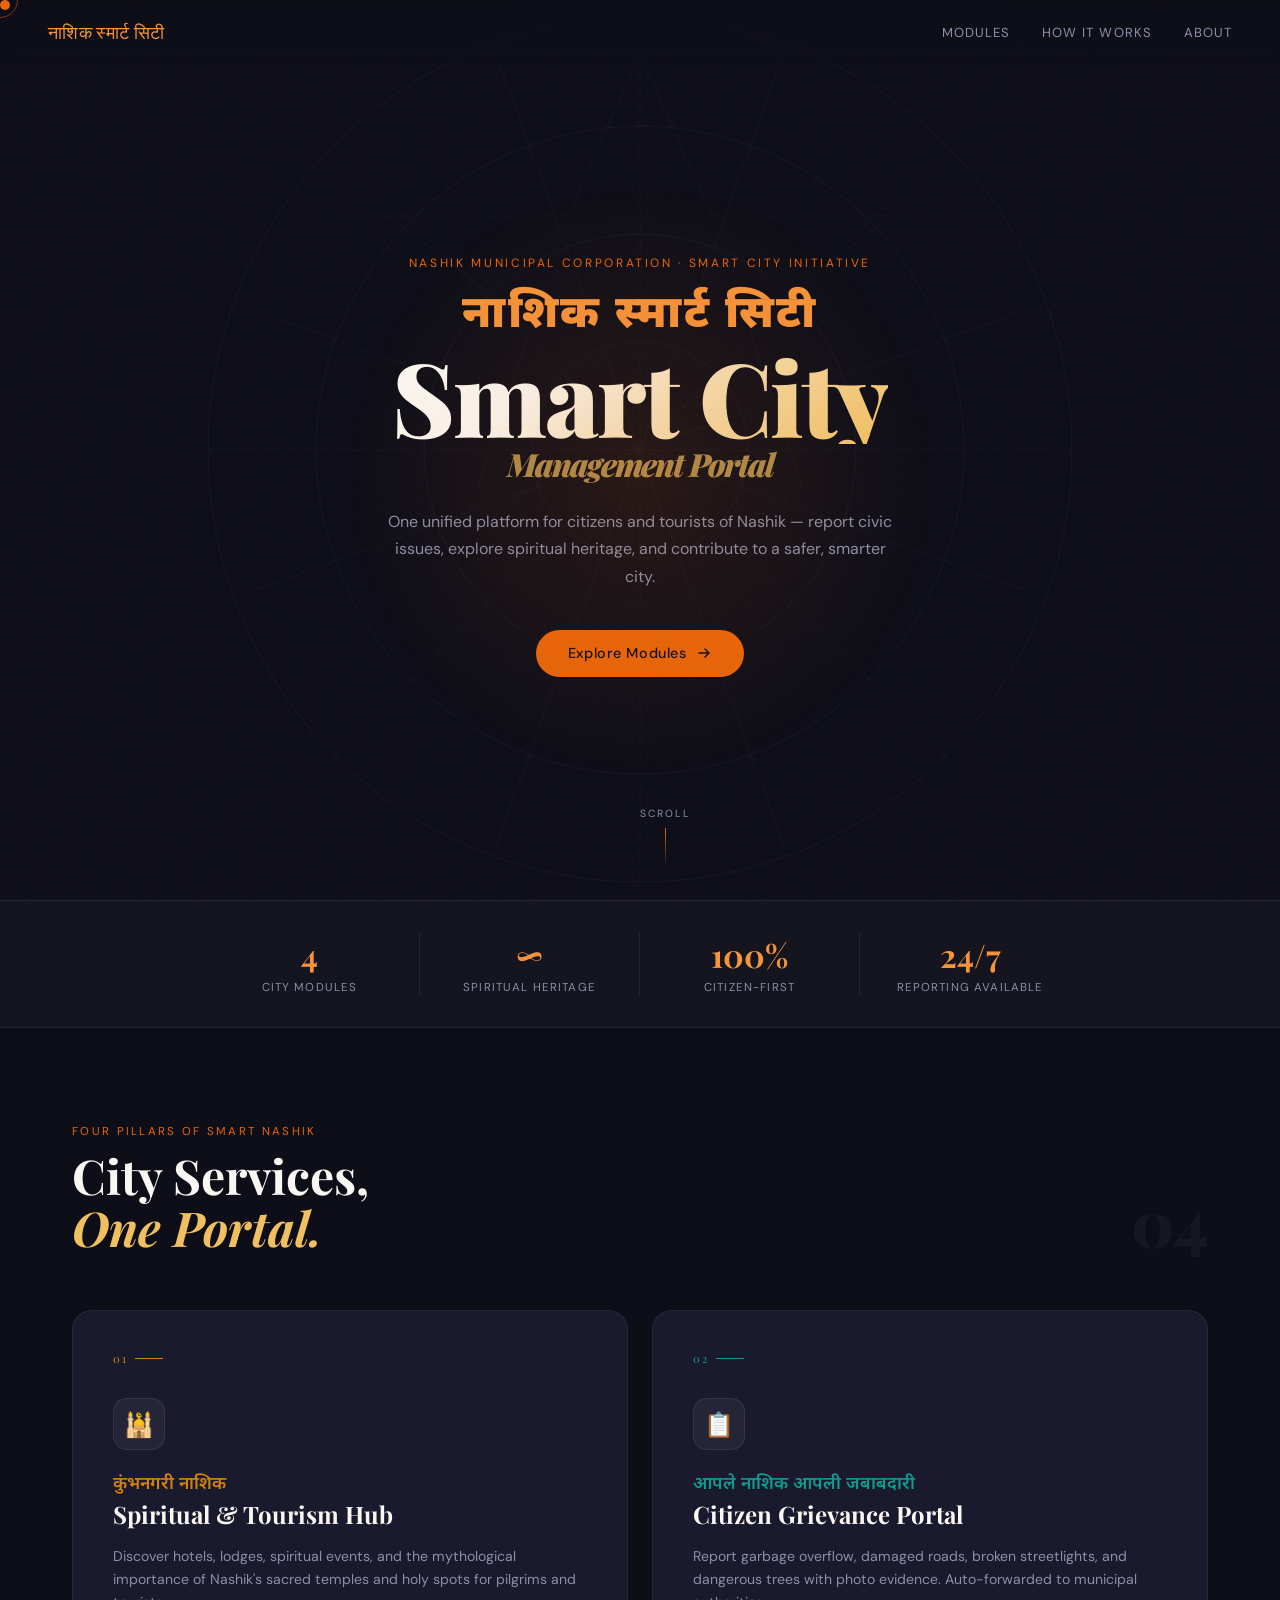
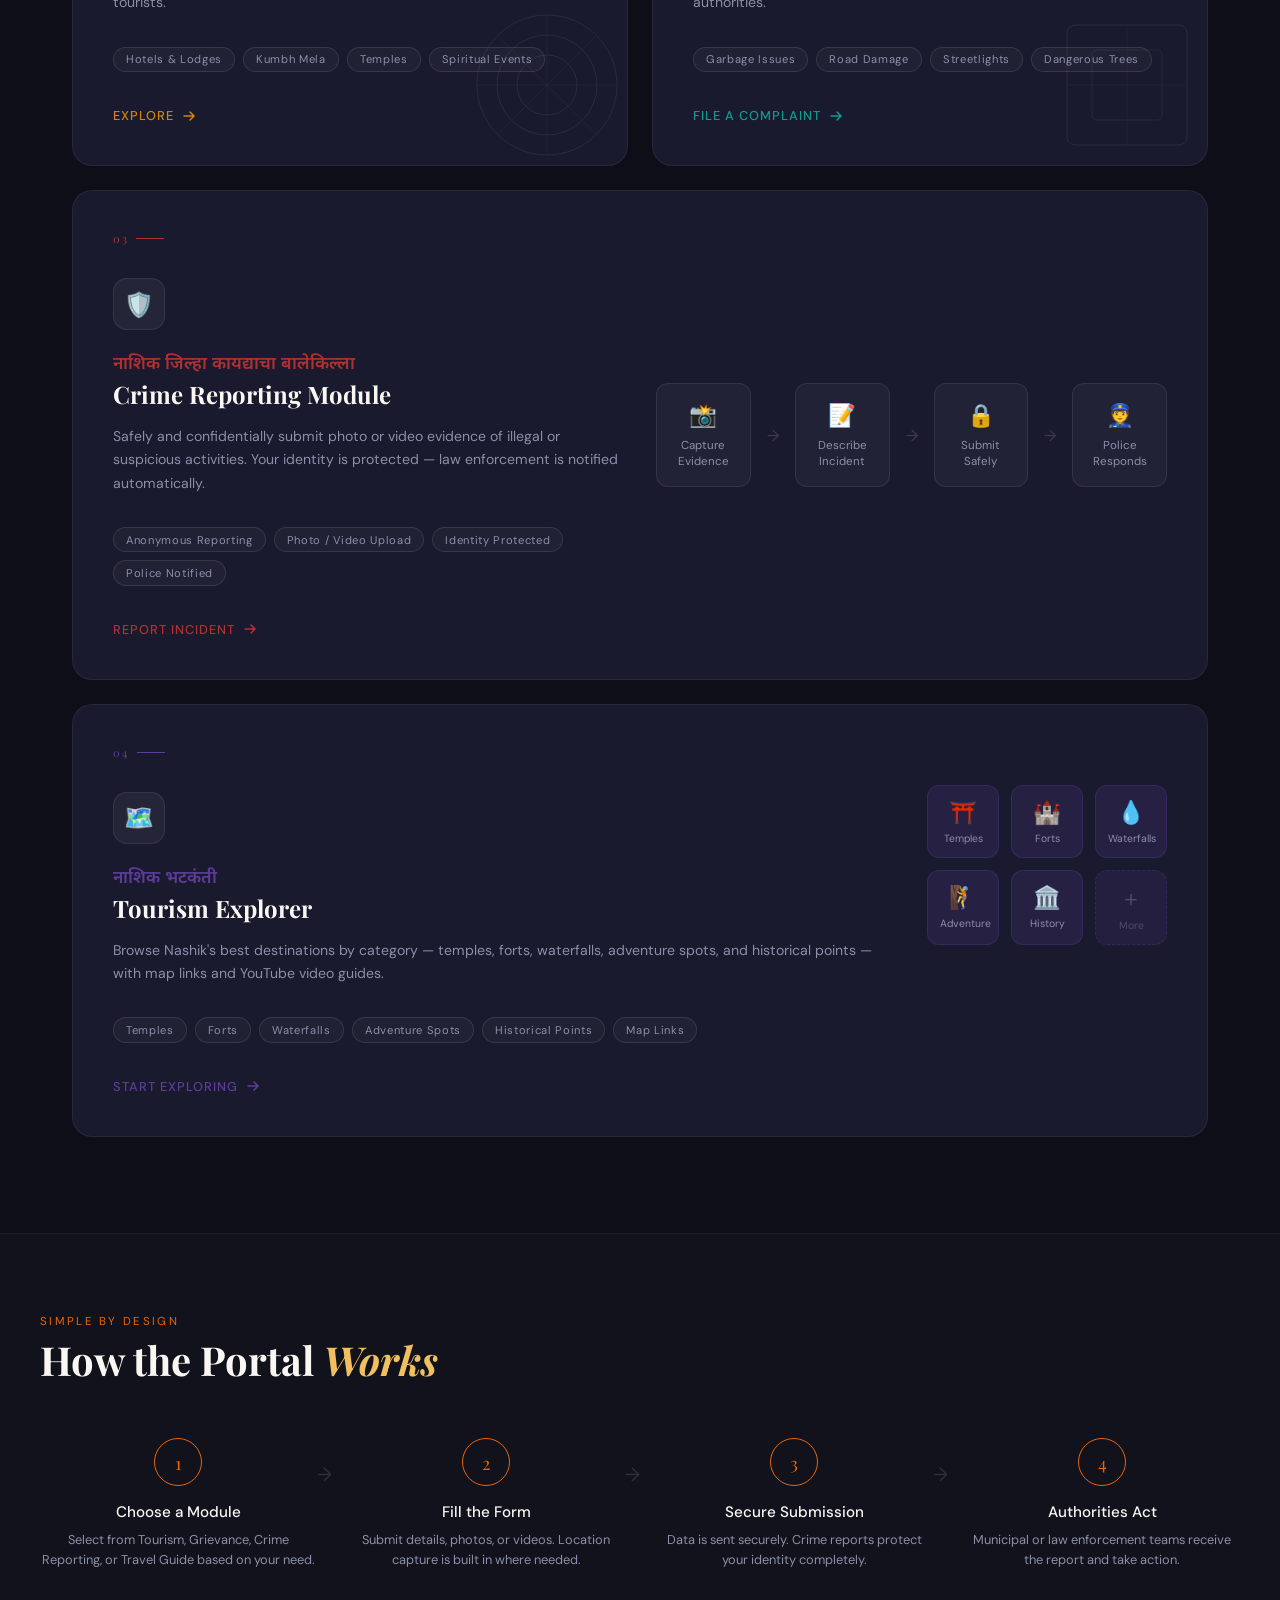
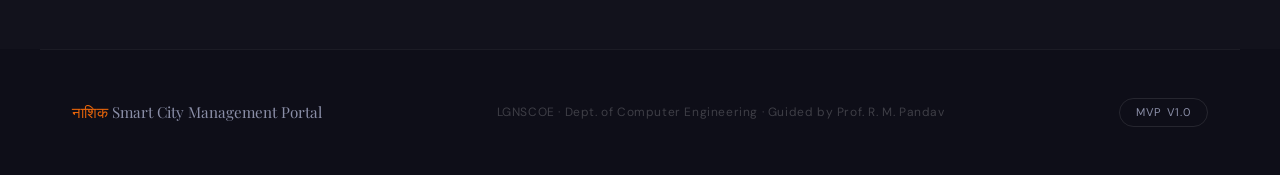
==== frontend/index.html @ c1129d77 "🏙️ Initial commit — Smart City Nashik Management Portal - Homepage with 4 module cards - Citizen Gri" ====
<!DOCTYPE html>
<html lang="en">
<head>
  <meta charset="UTF-8" />
  <meta name="viewport" content="width=device-width, initial-scale=1.0"/>
  <title>Smart City Nashik — नाशिक स्मार्ट सिटी</title>
  <link rel="preconnect" href="https://fonts.googleapis.com">
  <link href="https://fonts.googleapis.com/css2?family=Playfair+Display:ital,wght@0,700;0,900;1,700&family=DM+Sans:wght@300;400;500&family=Noto+Sans+Devanagari:wght@400;600;700&display=swap" rel="stylesheet">
  <style>
    :root {
      --saffron:    #E8650A;
      --saffron-lt: #F5943A;
      --gold:       #C9922A;
      --gold-lt:    #F0C060;
      --night:      #0E0E18;
      --ink:        #1A1A2E;
      --surface:    #16213E;
      --muted:      #8B8FA8;
      --white:      #FAF7F2;
      --cream:      #F5EFE4;

      --teal:       #0F9B8E;
      --red:        #B33030;
      --violet:     #5C3D99;
      --amber:      #D4820A;
    }

    *, *::before, *::after { box-sizing: border-box; margin: 0; padding: 0; }

    html { scroll-behavior: smooth; }

    body {
      font-family: 'DM Sans', sans-serif;
      background: var(--night);
      color: var(--white);
      overflow-x: hidden;
      cursor: none;
    }

    /* ── Custom Cursor ── */
    .cursor {
      width: 10px; height: 10px;
      background: var(--saffron);
      border-radius: 50%;
      position: fixed; top: 0; left: 0;
      pointer-events: none; z-index: 9999;
      transition: transform 0.15s ease;
    }
    .cursor-ring {
      width: 36px; height: 36px;
      border: 1.5px solid rgba(232,101,10,0.5);
      border-radius: 50%;
      position: fixed; top: 0; left: 0;
      pointer-events: none; z-index: 9998;
      transition: transform 0.08s ease, width 0.2s, height 0.2s, border-color 0.2s;
    }

    /* ── Noise Texture Overlay ── */
    body::before {
      content: '';
      position: fixed; inset: 0;
      background-image: url("data:image/svg+xml,%3Csvg viewBox='0 0 256 256' xmlns='http://www.w3.org/2000/svg'%3E%3Cfilter id='noise'%3E%3CfeTurbulence type='fractalNoise' baseFrequency='0.9' numOctaves='4' stitchTiles='stitch'/%3E%3C/filter%3E%3Crect width='100%25' height='100%25' filter='url(%23noise)' opacity='0.04'/%3E%3C/svg%3E");
      pointer-events: none; z-index: 1;
      opacity: 0.4;
    }

    /* ── Hero ── */
    .hero {
      min-height: 100vh;
      position: relative;
      display: flex; flex-direction: column;
      align-items: center; justify-content: center;
      padding: 6rem 2rem 4rem;
      overflow: hidden;
    }

    /* Mandala background */
    .mandala-bg {
      position: absolute;
      top: 50%; left: 50%;
      transform: translate(-50%, -50%);
      width: 900px; height: 900px;
      opacity: 0.04;
      animation: spin 80s linear infinite;
      pointer-events: none;
    }
    @keyframes spin { to { transform: translate(-50%,-50%) rotate(360deg); } }

    /* Radial glow */
    .hero::after {
      content: '';
      position: absolute;
      top: 20%; left: 50%;
      transform: translateX(-50%);
      width: 600px; height: 600px;
      background: radial-gradient(circle, rgba(232,101,10,0.12) 0%, transparent 70%);
      pointer-events: none;
    }

    .nav {
      position: fixed; top: 0; left: 0; right: 0;
      z-index: 100;
      padding: 1.25rem 3rem;
      display: flex; align-items: center; justify-content: space-between;
      background: linear-gradient(to bottom, rgba(14,14,24,0.95), transparent);
      backdrop-filter: blur(4px);
    }
    .nav-logo {
      font-family: 'Playfair Display', serif;
      font-size: 1.1rem;
      color: var(--saffron-lt);
      letter-spacing: 0.02em;
      text-decoration: none;
    }
    .nav-links { display: flex; gap: 2rem; }
    .nav-links a {
      font-size: 0.82rem;
      letter-spacing: 0.08em;
      text-transform: uppercase;
      color: var(--muted);
      text-decoration: none;
      transition: color 0.2s;
    }
    .nav-links a:hover { color: var(--white); }

    .hero-eyebrow {
      font-size: 0.75rem;
      letter-spacing: 0.22em;
      text-transform: uppercase;
      color: var(--saffron);
      margin-bottom: 1.5rem;
      opacity: 0;
      animation: fadeUp 0.8s 0.2s forwards;
    }

    .hero-title {
      font-family: 'Playfair Display', serif;
      font-size: clamp(3rem, 8vw, 7rem);
      font-weight: 900;
      line-height: 0.95;
      text-align: center;
      letter-spacing: -0.02em;
      opacity: 0;
      animation: fadeUp 0.9s 0.35s forwards;
    }
    .hero-title .line-deva {
      display: block;
      font-family: 'Noto Sans Devanagari', serif;
      font-size: clamp(1.4rem, 3.5vw, 2.8rem);
      color: var(--saffron-lt);
      letter-spacing: 0.05em;
      margin-bottom: 0.2em;
    }
    .hero-title .line-en {
      display: block;
      background: linear-gradient(135deg, var(--white) 30%, var(--gold-lt));
      -webkit-background-clip: text;
      -webkit-text-fill-color: transparent;
      background-clip: text;
    }
    .hero-title .line-sub {
      display: block;
      font-size: clamp(1.2rem, 2.5vw, 2rem);
      font-style: italic;
      color: var(--gold-lt);
      opacity: 0.7;
      margin-top: 0.15em;
    }

    .hero-desc {
      max-width: 520px;
      text-align: center;
      color: var(--muted);
      font-size: 1rem;
      line-height: 1.7;
      margin-top: 1.8rem;
      opacity: 0;
      animation: fadeUp 0.9s 0.5s forwards;
    }

    .hero-cta {
      margin-top: 2.5rem;
      opacity: 0;
      animation: fadeUp 0.9s 0.65s forwards;
    }
    .btn-primary {
      display: inline-flex; align-items: center; gap: 0.6rem;
      background: var(--saffron);
      color: var(--night);
      font-weight: 500;
      font-size: 0.9rem;
      letter-spacing: 0.04em;
      padding: 0.9rem 2rem;
      border-radius: 3rem;
      text-decoration: none;
      transition: background 0.2s, transform 0.2s, box-shadow 0.2s;
      box-shadow: 0 0 0 0 rgba(232,101,10,0.4);
    }
    .btn-primary:hover {
      background: var(--saffron-lt);
      transform: translateY(-2px);
      box-shadow: 0 8px 30px rgba(232,101,10,0.35);
    }
    .btn-primary svg { transition: transform 0.2s; }
    .btn-primary:hover svg { transform: translateX(3px); }

    .hero-scroll {
      position: absolute;
      bottom: 2rem; left: 50%;
      transform: translateX(-50%);
      display: flex; flex-direction: column; align-items: center; gap: 0.5rem;
      opacity: 0;
      animation: fadeUp 0.9s 1s forwards;
    }
    .hero-scroll span {
      font-size: 0.65rem; letter-spacing: 0.2em; text-transform: uppercase;
      color: var(--muted);
    }
    .scroll-line {
      width: 1px; height: 40px;
      background: linear-gradient(to bottom, var(--saffron), transparent);
      animation: scrollPulse 2s ease-in-out infinite;
    }
    @keyframes scrollPulse {
      0%, 100% { opacity: 0.3; transform: scaleY(1); }
      50% { opacity: 1; transform: scaleY(1.2); }
    }

    /* ── Stats Bar ── */
    .stats-bar {
      position: relative; z-index: 2;
      display: flex; justify-content: center;
      gap: 0;
      background: rgba(255,255,255,0.03);
      border-top: 1px solid rgba(255,255,255,0.07);
      border-bottom: 1px solid rgba(255,255,255,0.07);
      padding: 2rem 0;
      overflow: hidden;
    }
    .stat-item {
      flex: 1; max-width: 220px;
      text-align: center;
      padding: 0 2rem;
      border-right: 1px solid rgba(255,255,255,0.07);
      opacity: 0;
      animation: fadeUp 0.8s forwards;
    }
    .stat-item:last-child { border-right: none; }
    .stat-item:nth-child(1) { animation-delay: 0.1s; }
    .stat-item:nth-child(2) { animation-delay: 0.2s; }
    .stat-item:nth-child(3) { animation-delay: 0.3s; }
    .stat-item:nth-child(4) { animation-delay: 0.4s; }
    .stat-num {
      font-family: 'Playfair Display', serif;
      font-size: 2rem; font-weight: 700;
      color: var(--saffron-lt);
    }
    .stat-label {
      font-size: 0.72rem;
      letter-spacing: 0.1em;
      text-transform: uppercase;
      color: var(--muted);
      margin-top: 0.25rem;
    }

    /* ── Modules Section ── */
    .modules-section {
      position: relative; z-index: 2;
      padding: 6rem 2rem;
      max-width: 1200px;
      margin: 0 auto;
    }

    .section-header {
      display: flex; align-items: flex-end;
      justify-content: space-between;
      margin-bottom: 3.5rem;
      gap: 2rem;
    }
    .section-eyebrow {
      font-size: 0.72rem;
      letter-spacing: 0.2em;
      text-transform: uppercase;
      color: var(--saffron);
      margin-bottom: 0.6rem;
    }
    .section-title {
      font-family: 'Playfair Display', serif;
      font-size: clamp(2rem, 4vw, 3rem);
      font-weight: 700;
      line-height: 1.1;
      color: var(--white);
    }
    .section-title em {
      font-style: italic;
      color: var(--gold-lt);
    }
    .section-count {
      font-size: 4rem;
      font-family: 'Playfair Display', serif;
      color: rgba(255,255,255,0.04);
      font-weight: 900;
      line-height: 1;
      white-space: nowrap;
    }

    /* ── Module Cards ── */
    .modules-grid {
      display: grid;
      grid-template-columns: repeat(2, 1fr);
      gap: 1.5rem;
    }

    .module-card {
      position: relative;
      border-radius: 20px;
      padding: 2.5rem;
      overflow: hidden;
      cursor: none;
      text-decoration: none;
      display: block;
      border: 1px solid rgba(255,255,255,0.06);
      background: var(--ink);
      transition: transform 0.35s cubic-bezier(0.23, 1, 0.32, 1),
                  box-shadow 0.35s ease,
                  border-color 0.3s;
      opacity: 0;
      animation: fadeUp 0.7s forwards;
    }
    .module-card:nth-child(1) { animation-delay: 0.1s; }
    .module-card:nth-child(2) { animation-delay: 0.2s; }
    .module-card:nth-child(3) { animation-delay: 0.3s; }
    .module-card:nth-child(4) { animation-delay: 0.4s; }

    .module-card:hover {
      transform: translateY(-8px);
      border-color: rgba(255,255,255,0.12);
    }

    /* Each card gets its own accent color */
    .module-card.c-saffron { --accent: var(--amber); --accent-glow: rgba(212,130,10,0.15); }
    .module-card.c-teal    { --accent: var(--teal);  --accent-glow: rgba(15,155,142,0.15); }
    .module-card.c-red     { --accent: var(--red);   --accent-glow: rgba(179,48,48,0.15);  }
    .module-card.c-violet  { --accent: var(--violet);--accent-glow: rgba(92,61,153,0.15);  }

    .module-card:hover { box-shadow: 0 20px 60px var(--accent-glow, rgba(0,0,0,0.3)); }

    /* Glow circle bg */
    .card-glow {
      position: absolute;
      top: -60px; right: -60px;
      width: 280px; height: 280px;
      border-radius: 50%;
      background: var(--accent-glow, transparent);
      filter: blur(40px);
      transition: opacity 0.3s;
      opacity: 0;
      pointer-events: none;
    }
    .module-card:hover .card-glow { opacity: 1; }

    /* Corner pattern */
    .card-pattern {
      position: absolute;
      bottom: 0; right: 0;
      width: 160px; height: 160px;
      opacity: 0.07;
      pointer-events: none;
    }

    .card-number {
      font-family: 'Playfair Display', serif;
      font-size: 0.7rem;
      letter-spacing: 0.15em;
      color: var(--accent);
      margin-bottom: 2rem;
      display: flex; align-items: center; gap: 0.5rem;
    }
    .card-number::after {
      content: '';
      display: block;
      width: 28px; height: 1px;
      background: var(--accent);
    }

    .card-icon {
      width: 52px; height: 52px;
      border-radius: 14px;
      background: rgba(255,255,255,0.05);
      border: 1px solid rgba(255,255,255,0.08);
      display: flex; align-items: center; justify-content: center;
      font-size: 1.5rem;
      margin-bottom: 1.5rem;
      transition: background 0.3s, border-color 0.3s;
    }
    .module-card:hover .card-icon {
      background: rgba(255,255,255,0.09);
      border-color: rgba(255,255,255,0.14);
    }

    .card-title-deva {
      font-family: 'Noto Sans Devanagari', sans-serif;
      font-size: 1.1rem;
      font-weight: 600;
      color: var(--accent);
      margin-bottom: 0.2rem;
      line-height: 1.3;
    }
    .card-title-en {
      font-family: 'Playfair Display', serif;
      font-size: 1.5rem;
      font-weight: 700;
      color: var(--white);
      margin-bottom: 1rem;
      line-height: 1.2;
    }

    .card-desc {
      font-size: 0.88rem;
      line-height: 1.65;
      color: var(--muted);
      margin-bottom: 2rem;
    }

    .card-tags {
      display: flex; flex-wrap: wrap; gap: 0.5rem;
      margin-bottom: 2rem;
    }
    .tag {
      font-size: 0.7rem;
      letter-spacing: 0.06em;
      padding: 0.3rem 0.75rem;
      border-radius: 2rem;
      border: 1px solid rgba(255,255,255,0.1);
      color: var(--muted);
      background: rgba(255,255,255,0.03);
    }

    .card-arrow {
      display: inline-flex; align-items: center; gap: 0.5rem;
      font-size: 0.8rem;
      letter-spacing: 0.08em;
      text-transform: uppercase;
      color: var(--accent);
      font-weight: 500;
      transition: gap 0.2s;
    }
    .module-card:hover .card-arrow { gap: 0.85rem; }

    /* ── Full-width feature card (for Crime Reporting — most impactful) ── */
    .module-card.card-wide {
      grid-column: span 2;
      display: grid;
      grid-template-columns: 1fr 1fr;
      gap: 2rem;
      align-items: center;
    }
    .card-wide .card-content { }
    .card-wide .card-visual {
      display: flex; align-items: center; justify-content: center;
      height: 200px;
    }

    /* Animated process steps inside wide card */
    .process-steps {
      display: flex; gap: 1rem; align-items: center;
    }
    .step {
      flex: 1;
      background: rgba(255,255,255,0.04);
      border: 1px solid rgba(255,255,255,0.08);
      border-radius: 12px;
      padding: 1rem;
      text-align: center;
      font-size: 0.72rem;
      color: var(--muted);
      line-height: 1.4;
      position: relative;
    }
    .step-icon { font-size: 1.4rem; margin-bottom: 0.4rem; display: block; }
    .step-arrow {
      color: rgba(255,255,255,0.15);
      font-size: 1rem;
    }

    /* ── How it works ── */
    .how-section {
      position: relative; z-index: 2;
      padding: 5rem 2rem;
      background: rgba(255,255,255,0.02);
      border-top: 1px solid rgba(255,255,255,0.05);
    }
    .how-inner {
      max-width: 1200px;
      margin: 0 auto;
    }
    .how-steps {
      display: grid;
      grid-template-columns: repeat(4, 1fr);
      gap: 2rem;
      margin-top: 3.5rem;
    }
    .how-step {
      text-align: center;
      position: relative;
    }
    .how-step::after {
      content: '→';
      position: absolute;
      right: -1rem; top: 1.5rem;
      color: rgba(255,255,255,0.12);
      font-size: 1.2rem;
    }
    .how-step:last-child::after { display: none; }
    .how-num {
      width: 48px; height: 48px;
      border-radius: 50%;
      border: 1px solid var(--saffron);
      color: var(--saffron);
      font-family: 'Playfair Display', serif;
      font-size: 1.1rem;
      display: flex; align-items: center; justify-content: center;
      margin: 0 auto 1rem;
    }
    .how-step h4 {
      font-size: 0.95rem;
      font-weight: 500;
      margin-bottom: 0.5rem;
      color: var(--white);
    }
    .how-step p {
      font-size: 0.8rem;
      color: var(--muted);
      line-height: 1.5;
    }

    /* ── Footer ── */
    footer {
      position: relative; z-index: 2;
      padding: 3rem 2rem;
      border-top: 1px solid rgba(255,255,255,0.06);
      display: flex; align-items: center; justify-content: space-between;
      max-width: 1200px; margin: 0 auto;
      flex-wrap: wrap; gap: 1rem;
    }
    .footer-brand {
      font-family: 'Playfair Display', serif;
      font-size: 0.95rem;
      color: var(--muted);
    }
    .footer-brand span { color: var(--saffron); }
    .footer-meta {
      font-size: 0.75rem;
      color: rgba(255,255,255,0.2);
      letter-spacing: 0.05em;
    }
    .footer-badge {
      font-size: 0.7rem;
      letter-spacing: 0.1em;
      text-transform: uppercase;
      color: var(--muted);
      border: 1px solid rgba(255,255,255,0.1);
      padding: 0.4rem 1rem;
      border-radius: 2rem;
    }

    /* ── Animations ── */
    @keyframes fadeUp {
      from { opacity: 0; transform: translateY(24px); }
      to   { opacity: 1; transform: translateY(0); }
    }

    /* ── Scrollbar ── */
    ::-webkit-scrollbar { width: 4px; }
    ::-webkit-scrollbar-track { background: var(--night); }
    ::-webkit-scrollbar-thumb { background: var(--saffron); border-radius: 2px; }

    /* ── Responsive ── */
    @media (max-width: 768px) {
      .modules-grid { grid-template-columns: 1fr; }
      .module-card.card-wide {
        grid-column: span 1;
        grid-template-columns: 1fr;
      }
      .card-wide .card-visual { display: none; }
      .how-steps { grid-template-columns: repeat(2, 1fr); }
      .how-step::after { display: none; }
      .nav-links { display: none; }
      .section-header { flex-direction: column; align-items: flex-start; }
      .section-count { display: none; }
      .stats-bar { flex-wrap: wrap; }
      .stat-item { flex: 0 0 50%; border-right: none; border-bottom: 1px solid rgba(255,255,255,0.07); }
    }
  </style>
</head>
<body>

  <!-- Cursor -->
  <div class="cursor" id="cursor"></div>
  <div class="cursor-ring" id="cursorRing"></div>

  <!-- Nav -->
  <nav class="nav">
    <a href="#" class="nav-logo">नाशिक स्मार्ट सिटी</a>
    <div class="nav-links">
      <a href="#modules">Modules</a>
      <a href="#how">How It Works</a>
      <a href="#">About</a>
    </div>
  </nav>

  <!-- Hero -->
  <section class="hero">

    <!-- Mandala SVG -->
    <svg class="mandala-bg" viewBox="0 0 500 500" fill="none" xmlns="http://www.w3.org/2000/svg">
      <circle cx="250" cy="250" r="240" stroke="white" stroke-width="0.5"/>
      <circle cx="250" cy="250" r="180" stroke="white" stroke-width="0.5"/>
      <circle cx="250" cy="250" r="120" stroke="white" stroke-width="0.5"/>
      <circle cx="250" cy="250" r="60" stroke="white" stroke-width="0.5"/>
      <g stroke="white" stroke-width="0.4">
        <line x1="250" y1="10" x2="250" y2="490"/>
        <line x1="10" y1="250" x2="490" y2="250"/>
        <line x1="80" y1="80" x2="420" y2="420"/>
        <line x1="420" y1="80" x2="80" y2="420"/>
        <line x1="30" y1="170" x2="470" y2="330"/>
        <line x1="30" y1="330" x2="470" y2="170"/>
        <line x1="170" y1="30" x2="330" y2="470"/>
        <line x1="330" y1="30" x2="170" y2="470"/>
      </g>
      <polygon points="250,30 290,120 390,120 310,180 340,270 250,210 160,270 190,180 110,120 210,120" fill="none" stroke="white" stroke-width="0.4"/>
    </svg>

    <p class="hero-eyebrow">Nashik Municipal Corporation · Smart City Initiative</p>

    <h1 class="hero-title">
      <span class="line-deva">नाशिक स्मार्ट सिटी</span>
      <span class="line-en">Smart City</span>
      <span class="line-sub">Management Portal</span>
    </h1>

    <p class="hero-desc">
      One unified platform for citizens and tourists of Nashik — report civic issues, explore spiritual heritage, and contribute to a safer, smarter city.
    </p>

    <div class="hero-cta">
      <a href="#modules" class="btn-primary">
        Explore Modules
        <svg width="16" height="16" viewBox="0 0 16 16" fill="none">
          <path d="M3 8h10M9 4l4 4-4 4" stroke="currentColor" stroke-width="1.5" stroke-linecap="round" stroke-linejoin="round"/>
        </svg>
      </a>
    </div>

    <div class="hero-scroll">
      <span>Scroll</span>
      <div class="scroll-line"></div>
    </div>
  </section>

  <!-- Stats -->
  <div class="stats-bar">
    <div class="stat-item">
      <div class="stat-num">4</div>
      <div class="stat-label">City Modules</div>
    </div>
    <div class="stat-item">
      <div class="stat-num">∞</div>
      <div class="stat-label">Spiritual Heritage</div>
    </div>
    <div class="stat-item">
      <div class="stat-num">100%</div>
      <div class="stat-label">Citizen-First</div>
    </div>
    <div class="stat-item">
      <div class="stat-num">24/7</div>
      <div class="stat-label">Reporting Available</div>
    </div>
  </div>

  <!-- Modules -->
  <section class="modules-section" id="modules">
    <div class="section-header">
      <div>
        <p class="section-eyebrow">Four Pillars of Smart Nashik</p>
        <h2 class="section-title">City Services,<br><em>One Portal.</em></h2>
      </div>
      <div class="section-count">04</div>
    </div>

    <div class="modules-grid">

      <!-- Card 1: Kumbhnagari -->
      <a href="kumbhnagari/index.html" class="module-card c-saffron">
        <div class="card-glow"></div>
        <svg class="card-pattern" viewBox="0 0 160 160" fill="none" xmlns="http://www.w3.org/2000/svg">
          <circle cx="80" cy="80" r="70" stroke="white" stroke-width="1"/>
          <circle cx="80" cy="80" r="50" stroke="white" stroke-width="1"/>
          <circle cx="80" cy="80" r="30" stroke="white" stroke-width="1"/>
          <line x1="80" y1="10" x2="80" y2="150" stroke="white" stroke-width="0.5"/>
          <line x1="10" y1="80" x2="150" y2="80" stroke="white" stroke-width="0.5"/>
          <line x1="30" y1="30" x2="130" y2="130" stroke="white" stroke-width="0.5"/>
          <line x1="130" y1="30" x2="30" y2="130" stroke="white" stroke-width="0.5"/>
        </svg>

        <div class="card-number">01</div>
        <div class="card-icon">🕌</div>
        <div class="card-title-deva">कुंभनगरी नाशिक</div>
        <div class="card-title-en">Spiritual & Tourism Hub</div>
        <p class="card-desc">Discover hotels, lodges, spiritual events, and the mythological importance of Nashik's sacred temples and holy spots for pilgrims and tourists.</p>
        <div class="card-tags">
          <span class="tag">Hotels & Lodges</span>
          <span class="tag">Kumbh Mela</span>
          <span class="tag">Temples</span>
          <span class="tag">Spiritual Events</span>
        </div>
        <span class="card-arrow">
          Explore
          <svg width="14" height="14" viewBox="0 0 14 14" fill="none">
            <path d="M2 7h10M8 3l4 4-4 4" stroke="currentColor" stroke-width="1.5" stroke-linecap="round"/>
          </svg>
        </span>
      </a>

      <!-- Card 2: Citizen Grievance -->
      <a href="grievance/index.html" class="module-card c-teal">
        <div class="card-glow"></div>
        <svg class="card-pattern" viewBox="0 0 160 160" fill="none">
          <rect x="20" y="20" width="120" height="120" rx="8" stroke="white" stroke-width="1"/>
          <rect x="45" y="45" width="70" height="70" rx="5" stroke="white" stroke-width="0.8"/>
          <line x1="20" y1="80" x2="140" y2="80" stroke="white" stroke-width="0.5"/>
          <line x1="80" y1="20" x2="80" y2="140" stroke="white" stroke-width="0.5"/>
        </svg>

        <div class="card-number">02</div>
        <div class="card-icon">📋</div>
        <div class="card-title-deva">आपले नाशिक आपली जबाबदारी</div>
        <div class="card-title-en">Citizen Grievance Portal</div>
        <p class="card-desc">Report garbage overflow, damaged roads, broken streetlights, and dangerous trees with photo evidence. Auto-forwarded to municipal authorities.</p>
        <div class="card-tags">
          <span class="tag">Garbage Issues</span>
          <span class="tag">Road Damage</span>
          <span class="tag">Streetlights</span>
          <span class="tag">Dangerous Trees</span>
        </div>
        <span class="card-arrow">
          File a Complaint
          <svg width="14" height="14" viewBox="0 0 14 14" fill="none">
            <path d="M2 7h10M8 3l4 4-4 4" stroke="currentColor" stroke-width="1.5" stroke-linecap="round"/>
          </svg>
        </span>
      </a>

      <!-- Card 3: Crime Reporting — wide -->
      <a href="crime/index.html" class="module-card c-red card-wide">
        <div class="card-glow"></div>

        <div class="card-content">
          <div class="card-number">03</div>
          <div class="card-icon">🛡️</div>
          <div class="card-title-deva">नाशिक जिल्हा कायद्याचा बालेकिल्ला</div>
          <div class="card-title-en">Crime Reporting Module</div>
          <p class="card-desc">Safely and confidentially submit photo or video evidence of illegal or suspicious activities. Your identity is protected — law enforcement is notified automatically.</p>
          <div class="card-tags">
            <span class="tag">Anonymous Reporting</span>
            <span class="tag">Photo / Video Upload</span>
            <span class="tag">Identity Protected</span>
            <span class="tag">Police Notified</span>
          </div>
          <span class="card-arrow">
            Report Incident
            <svg width="14" height="14" viewBox="0 0 14 14" fill="none">
              <path d="M2 7h10M8 3l4 4-4 4" stroke="currentColor" stroke-width="1.5" stroke-linecap="round"/>
            </svg>
          </span>
        </div>

        <div class="card-visual">
          <div class="process-steps">
            <div class="step">
              <span class="step-icon">📸</span>
              Capture Evidence
            </div>
            <span class="step-arrow">→</span>
            <div class="step">
              <span class="step-icon">📝</span>
              Describe Incident
            </div>
            <span class="step-arrow">→</span>
            <div class="step">
              <span class="step-icon">🔒</span>
              Submit Safely
            </div>
            <span class="step-arrow">→</span>
            <div class="step">
              <span class="step-icon">👮</span>
              Police Responds
            </div>
          </div>
        </div>
      </a>

      <!-- Card 4: Nashik Bhatakanti -->
      <a href="tourism/index.html" class="module-card c-violet" style="grid-column: span 2;">
        <div class="card-glow"></div>
        <div style="display: grid; grid-template-columns: 1fr auto; gap: 2rem; align-items: start;">
          <div>
            <div class="card-number">04</div>
            <div class="card-icon">🗺️</div>
            <div class="card-title-deva">नाशिक भटकंती</div>
            <div class="card-title-en">Tourism Explorer</div>
            <p class="card-desc">Browse Nashik's best destinations by category — temples, forts, waterfalls, adventure spots, and historical points — with map links and YouTube video guides.</p>
            <div class="card-tags">
              <span class="tag">Temples</span>
              <span class="tag">Forts</span>
              <span class="tag">Waterfalls</span>
              <span class="tag">Adventure Spots</span>
              <span class="tag">Historical Points</span>
              <span class="tag">Map Links</span>
            </div>
            <span class="card-arrow">
              Start Exploring
              <svg width="14" height="14" viewBox="0 0 14 14" fill="none">
                <path d="M2 7h10M8 3l4 4-4 4" stroke="currentColor" stroke-width="1.5" stroke-linecap="round"/>
              </svg>
            </span>
          </div>
          <!-- Mini category tiles -->
          <div style="display: grid; grid-template-columns: repeat(3, 72px); gap: 0.75rem; padding-top: 2.5rem;">
            <div style="background:rgba(92,61,153,0.2);border:1px solid rgba(92,61,153,0.3);border-radius:12px;padding:0.75rem;text-align:center;font-size:0.65rem;color:var(--muted);">
              <div style="font-size:1.4rem;margin-bottom:0.3rem;">⛩️</div>Temples
            </div>
            <div style="background:rgba(92,61,153,0.2);border:1px solid rgba(92,61,153,0.3);border-radius:12px;padding:0.75rem;text-align:center;font-size:0.65rem;color:var(--muted);">
              <div style="font-size:1.4rem;margin-bottom:0.3rem;">🏰</div>Forts
            </div>
            <div style="background:rgba(92,61,153,0.2);border:1px solid rgba(92,61,153,0.3);border-radius:12px;padding:0.75rem;text-align:center;font-size:0.65rem;color:var(--muted);">
              <div style="font-size:1.4rem;margin-bottom:0.3rem;">💧</div>Waterfalls
            </div>
            <div style="background:rgba(92,61,153,0.2);border:1px solid rgba(92,61,153,0.3);border-radius:12px;padding:0.75rem;text-align:center;font-size:0.65rem;color:var(--muted);">
              <div style="font-size:1.4rem;margin-bottom:0.3rem;">🧗</div>Adventure
            </div>
            <div style="background:rgba(92,61,153,0.2);border:1px solid rgba(92,61,153,0.3);border-radius:12px;padding:0.75rem;text-align:center;font-size:0.65rem;color:var(--muted);">
              <div style="font-size:1.4rem;margin-bottom:0.3rem;">🏛️</div>History
            </div>
            <div style="background:rgba(92,61,153,0.15);border:1px dashed rgba(92,61,153,0.3);border-radius:12px;padding:0.75rem;text-align:center;font-size:0.65rem;color:rgba(255,255,255,0.2);">
              <div style="font-size:1.4rem;margin-bottom:0.3rem;">＋</div>More
            </div>
          </div>
        </div>
      </a>

    </div>
  </section>

  <!-- How It Works -->
  <section class="how-section" id="how">
    <div class="how-inner">
      <div>
        <p class="section-eyebrow">Simple by Design</p>
        <h2 class="section-title" style="font-size: clamp(1.8rem,3.5vw,2.5rem);">How the Portal <em>Works</em></h2>
      </div>
      <div class="how-steps">
        <div class="how-step">
          <div class="how-num">1</div>
          <h4>Choose a Module</h4>
          <p>Select from Tourism, Grievance, Crime Reporting, or Travel Guide based on your need.</p>
        </div>
        <div class="how-step">
          <div class="how-num">2</div>
          <h4>Fill the Form</h4>
          <p>Submit details, photos, or videos. Location capture is built in where needed.</p>
        </div>
        <div class="how-step">
          <div class="how-num">3</div>
          <h4>Secure Submission</h4>
          <p>Data is sent securely. Crime reports protect your identity completely.</p>
        </div>
        <div class="how-step">
          <div class="how-num">4</div>
          <h4>Authorities Act</h4>
          <p>Municipal or law enforcement teams receive the report and take action.</p>
        </div>
      </div>
    </div>
  </section>

  <!-- Footer -->
  <footer>
    <div class="footer-brand">
      <span>नाशिक</span> Smart City Management Portal
    </div>
    <div class="footer-meta">LGNSCOE · Dept. of Computer Engineering · Guided by Prof. R. M. Pandav</div>
    <div class="footer-badge">MVP v1.0</div>
  </footer>

  <script>
    // Custom cursor
    const cursor = document.getElementById('cursor');
    const ring   = document.getElementById('cursorRing');
    let mx = 0, my = 0, rx = 0, ry = 0;

    document.addEventListener('mousemove', e => {
      mx = e.clientX; my = e.clientY;
      cursor.style.transform = `translate(${mx - 5}px, ${my - 5}px)`;
    });

    // Smooth ring follow
    (function followRing() {
      rx += (mx - rx) * 0.12;
      ry += (my - ry) * 0.12;
      ring.style.transform = `translate(${rx - 18}px, ${ry - 18}px)`;
      requestAnimationFrame(followRing);
    })();

    // Cursor grow on links
    document.querySelectorAll('a, button').forEach(el => {
      el.addEventListener('mouseenter', () => {
        cursor.style.transform += ' scale(2)';
        ring.style.width = '52px';
        ring.style.height = '52px';
        ring.style.borderColor = 'rgba(232,101,10,0.8)';
      });
      el.addEventListener('mouseleave', () => {
        ring.style.width = '36px';
        ring.style.height = '36px';
        ring.style.borderColor = 'rgba(232,101,10,0.5)';
      });
    });

    // Intersection Observer for card animations
    const observer = new IntersectionObserver(entries => {
      entries.forEach(entry => {
        if (entry.isIntersecting) {
          entry.target.style.animationPlayState = 'running';
        }
      });
    }, { threshold: 0.1 });

    document.querySelectorAll('.module-card, .stat-item, .how-step').forEach(el => {
      el.style.animationPlayState = 'paused';
      observer.observe(el);
    });
  </script>
</body>
</html>
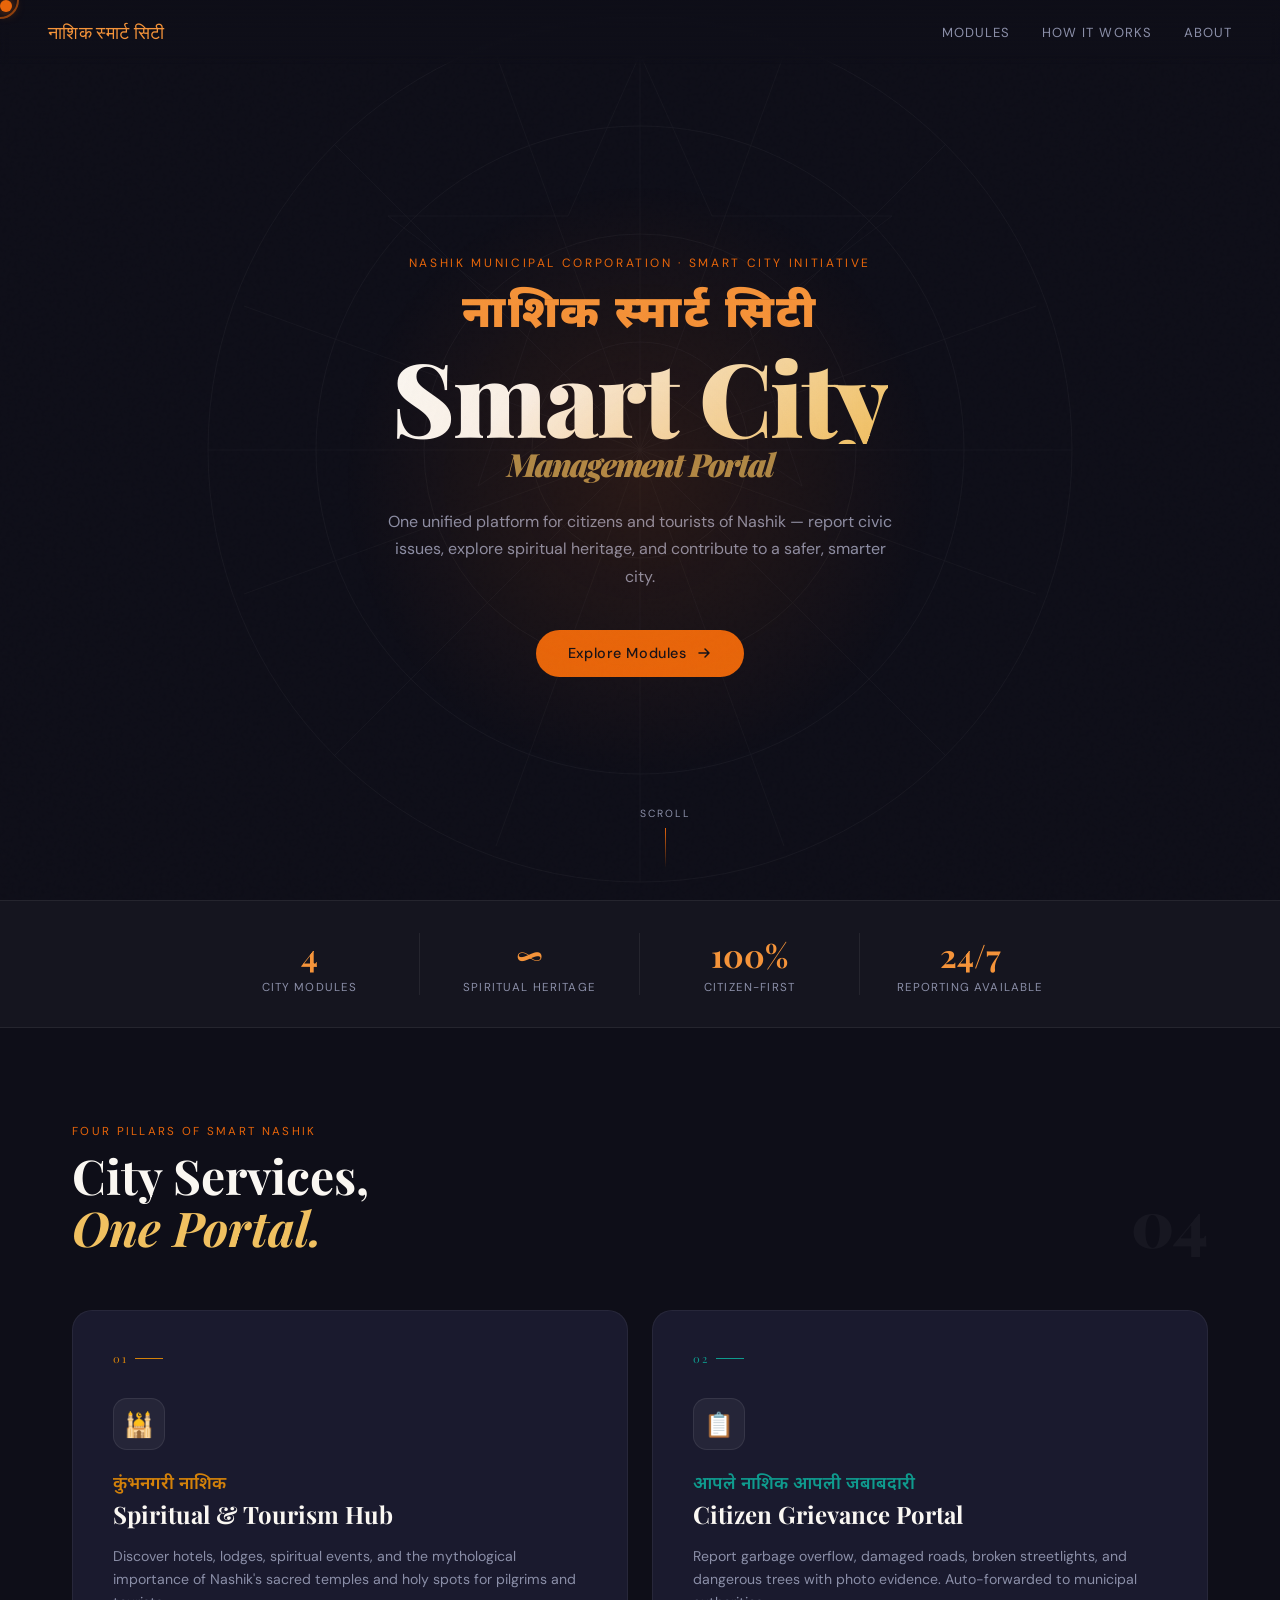
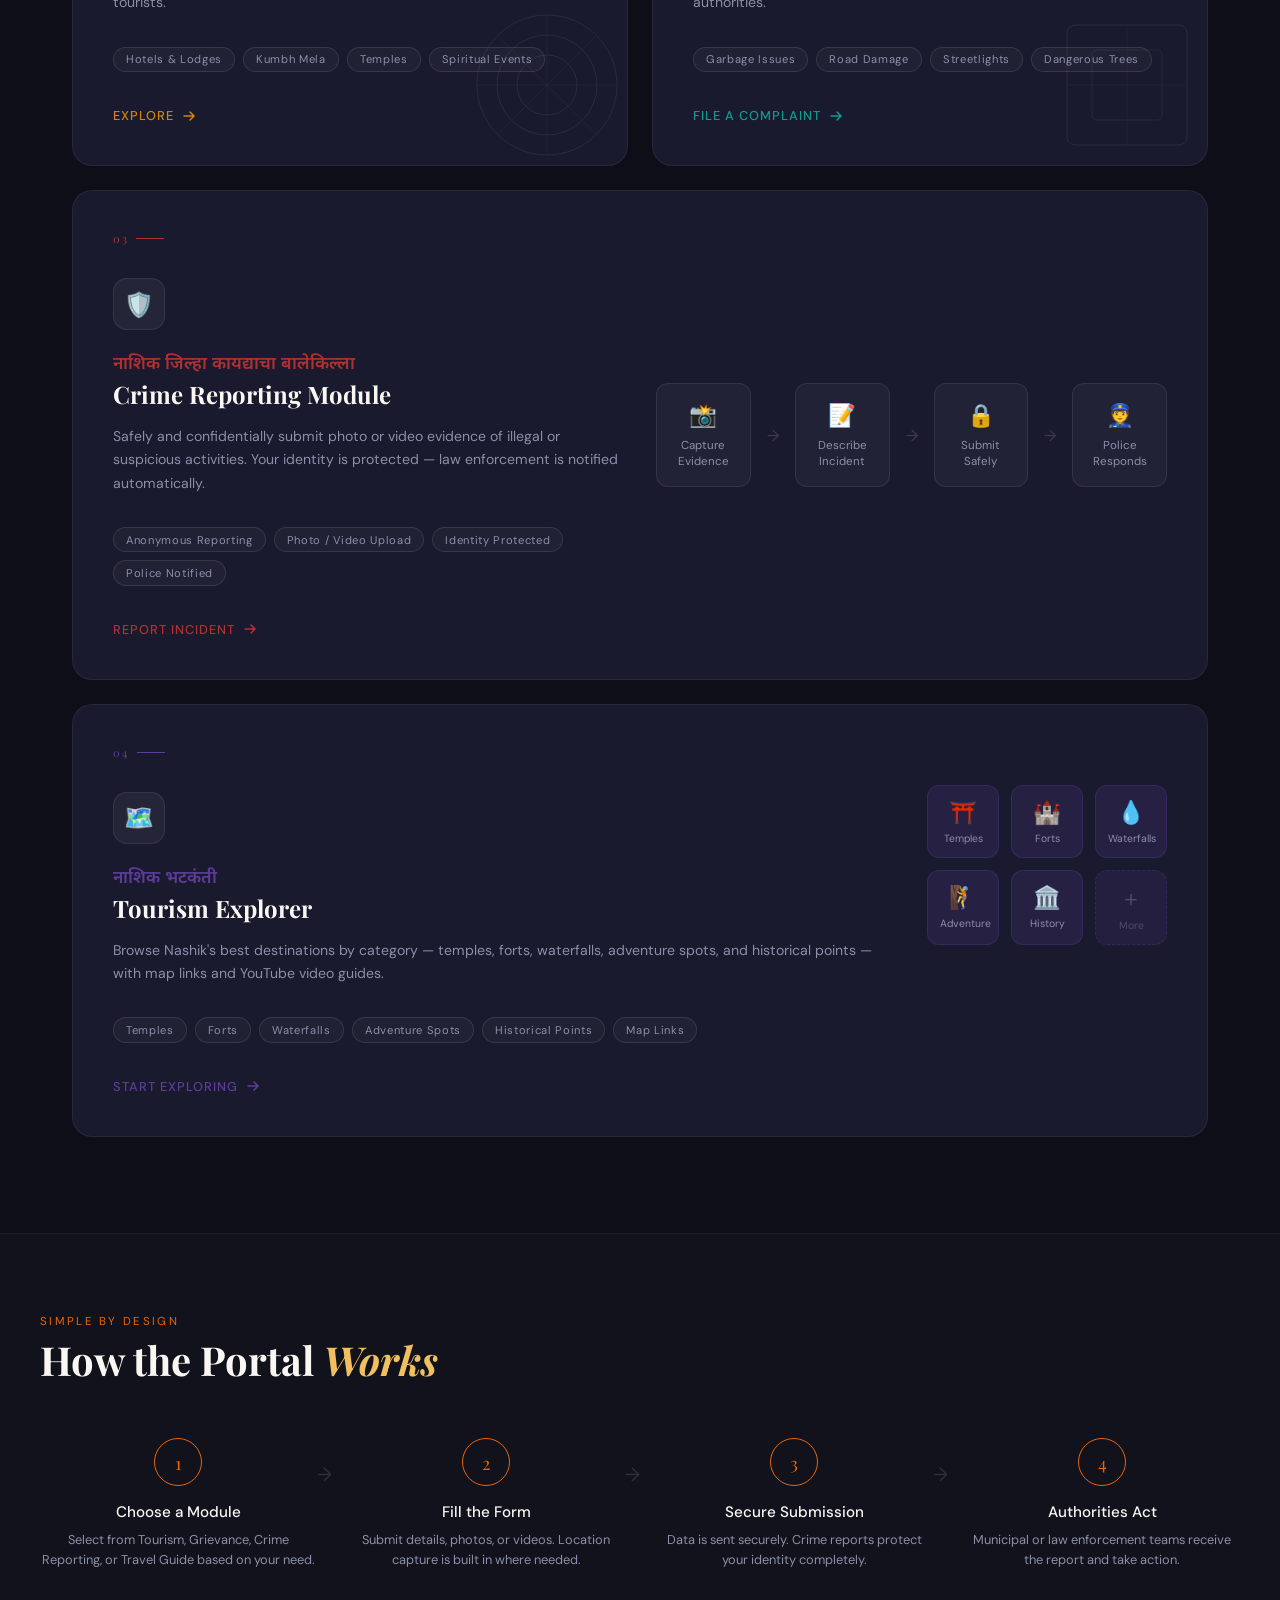
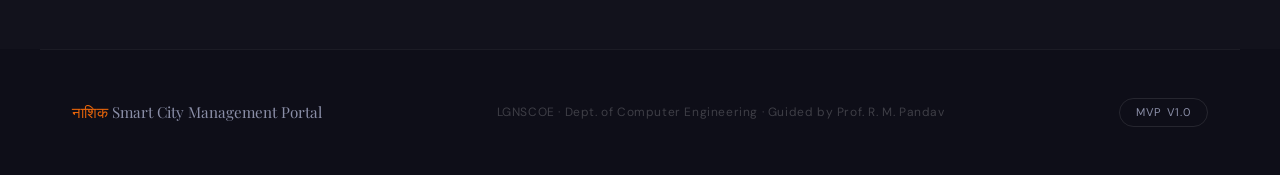
==== commit da65d769: "fix: restore missing cursor CSS in homepage" ====
--- a/frontend/index.html
+++ b/frontend/index.html
@@ -28,31 +28,12 @@
     *, *::before, *::after { box-sizing: border-box; margin: 0; padding: 0; }
 
     html { scroll-behavior: smooth; }
-
     body {
       font-family: 'DM Sans', sans-serif;
       background: var(--night);
       color: var(--white);
       overflow-x: hidden;
-      cursor: none;
-    }
-
-    /* ── Custom Cursor ── */
-    .cursor {
-      width: 10px; height: 10px;
-      background: var(--saffron);
-      border-radius: 50%;
-      position: fixed; top: 0; left: 0;
-      pointer-events: none; z-index: 9999;
-      transition: transform 0.15s ease;
-    }
-    .cursor-ring {
-      width: 36px; height: 36px;
-      border: 1.5px solid rgba(232,101,10,0.5);
-      border-radius: 50%;
-      position: fixed; top: 0; left: 0;
-      pointer-events: none; z-index: 9998;
-      transition: transform 0.08s ease, width 0.2s, height 0.2s, border-color 0.2s;
+      
     }
 
     /* ── Noise Texture Overlay ── */
@@ -576,21 +557,63 @@
     ::-webkit-scrollbar-thumb { background: var(--saffron); border-radius: 2px; }
 
     /* ── Responsive ── */
+
+    /* ── Mobile: Homepage ── */
     @media (max-width: 768px) {
-      .modules-grid { grid-template-columns: 1fr; }
-      .module-card.card-wide {
-        grid-column: span 1;
-        grid-template-columns: 1fr;
+      .nav { padding: .85rem 1.25rem; }
+      .nav-links { display: none; }
+      .hero { padding: 6rem 1.25rem 3rem; min-height: 100vh; }
+      .hero-title { font-size: clamp(2.8rem, 10vw, 5rem); }
+      .modules-grid { grid-template-columns: 1fr; gap: 1rem; }
+      .module-card.card-wide { grid-column: span 1; grid-template-columns: 1fr; }
+      .card-wide .card-visual { display: none; }
+      .module-card { padding: 1.75rem; border-radius: 16px; }
+      .card-title-en { font-size: 1.25rem; }
+      .card-tags { display: none; }
+      .section-header { flex-direction: column; align-items: flex-start; gap: 0; }
+      .section-count { display: none; }
+      .section-title { font-size: 1.7rem; }
+      .how-steps { grid-template-columns: 1fr 1fr; gap: 1.25rem; }
+      .how-step::after { display: none; }
+      .stats-bar { flex-wrap: wrap; }
+      .stat-item { flex: 0 0 50%; border-right: none; border-bottom: 1px solid rgba(255,255,255,.07); padding: 1.25rem; }
+      footer { flex-direction: column; text-align: center; gap: .75rem; }
+      .modules-section { padding: 3rem 1.25rem; }
+    }
+    @media (max-width: 480px) {
+      .hero-title { font-size: clamp(2.2rem, 9vw, 3.5rem); }
+      .hero-subtitle { font-size: .88rem; }
+      .how-steps { grid-template-columns: 1fr; }
+      .module-card { padding: 1.5rem; }
+      .card-icon { width: 44px; height: 44px; font-size: 1.25rem; }
+    }
+
+    /* ── Custom Cursor ── */
+    @media (pointer: fine) {
+      body { cursor: none; }
+      .cursor {
+        width: 12px; height: 12px;
+        background: var(--saffron);
+        border-radius: 50%;
+        position: fixed; top: 0; left: 0;
+        pointer-events: none; z-index: 9999;
+        box-shadow: 0 0 12px rgba(232,101,10,0.7);
+        will-change: transform;
       }
-      .card-wide .card-visual { display: none; }
-      .how-steps { grid-template-columns: repeat(2, 1fr); }
-      .how-step::after { display: none; }
-      .nav-links { display: none; }
-      .section-header { flex-direction: column; align-items: flex-start; }
-      .section-count { display: none; }
-      .stats-bar { flex-wrap: wrap; }
-      .stat-item { flex: 0 0 50%; border-right: none; border-bottom: 1px solid rgba(255,255,255,0.07); }
-    }
+      .cursor-ring {
+        width: 38px; height: 38px;
+        border: 2px solid rgba(232,101,10,0.55);
+        border-radius: 50%;
+        position: fixed; top: 0; left: 0;
+        pointer-events: none; z-index: 9998;
+        transition: width .18s ease, height .18s ease, border-color .18s ease, border-width .18s ease;
+        will-change: transform;
+      }
+    }
+    @media (pointer: coarse) {
+      .cursor, .cursor-ring { display: none !important; }
+    }
+
   </style>
 </head>
 <body>
@@ -894,38 +917,36 @@
   </footer>
 
   <script>
-    // Custom cursor
-    const cursor = document.getElementById('cursor');
-    const ring   = document.getElementById('cursorRing');
-    let mx = 0, my = 0, rx = 0, ry = 0;
-
-    document.addEventListener('mousemove', e => {
-      mx = e.clientX; my = e.clientY;
-      cursor.style.transform = `translate(${mx - 5}px, ${my - 5}px)`;
-    });
-
-    // Smooth ring follow
-    (function followRing() {
-      rx += (mx - rx) * 0.12;
-      ry += (my - ry) * 0.12;
-      ring.style.transform = `translate(${rx - 18}px, ${ry - 18}px)`;
-      requestAnimationFrame(followRing);
+    // ── Cursor (desktop only) ──
+    (function() {
+      if (!window.matchMedia('(pointer: fine)').matches) return;
+      const dot  = document.getElementById('cursor');
+      const ring = document.getElementById('cursorRing');
+      if (!dot || !ring) return;
+      let mx=0, my=0, rx=0, ry=0;
+      document.addEventListener('mousemove', e => {
+        mx = e.clientX; my = e.clientY;
+        dot.style.transform = `translate(${mx - 6}px, ${my - 6}px)`;
+      }, { passive: true });
+      (function loop() {
+        rx += (mx - rx) * 0.28;
+        ry += (my - ry) * 0.28;
+        ring.style.transform = `translate(${rx - 19}px, ${ry - 19}px)`;
+        requestAnimationFrame(loop);
+      })();
+      document.querySelectorAll('a, button, [role="button"]').forEach(el => {
+        el.addEventListener('mouseenter', () => {
+          ring.style.width = '50px'; ring.style.height = '50px';
+          ring.style.borderColor = 'rgba(232,101,10,.9)';
+          ring.style.borderWidth = '2.5px';
+        });
+        el.addEventListener('mouseleave', () => {
+          ring.style.width = '38px'; ring.style.height = '38px';
+          ring.style.borderColor = 'rgba(232,101,10,.55)';
+          ring.style.borderWidth = '2px';
+        });
+      });
     })();
-
-    // Cursor grow on links
-    document.querySelectorAll('a, button').forEach(el => {
-      el.addEventListener('mouseenter', () => {
-        cursor.style.transform += ' scale(2)';
-        ring.style.width = '52px';
-        ring.style.height = '52px';
-        ring.style.borderColor = 'rgba(232,101,10,0.8)';
-      });
-      el.addEventListener('mouseleave', () => {
-        ring.style.width = '36px';
-        ring.style.height = '36px';
-        ring.style.borderColor = 'rgba(232,101,10,0.5)';
-      });
-    });
 
     // Intersection Observer for card animations
     const observer = new IntersectionObserver(entries => {
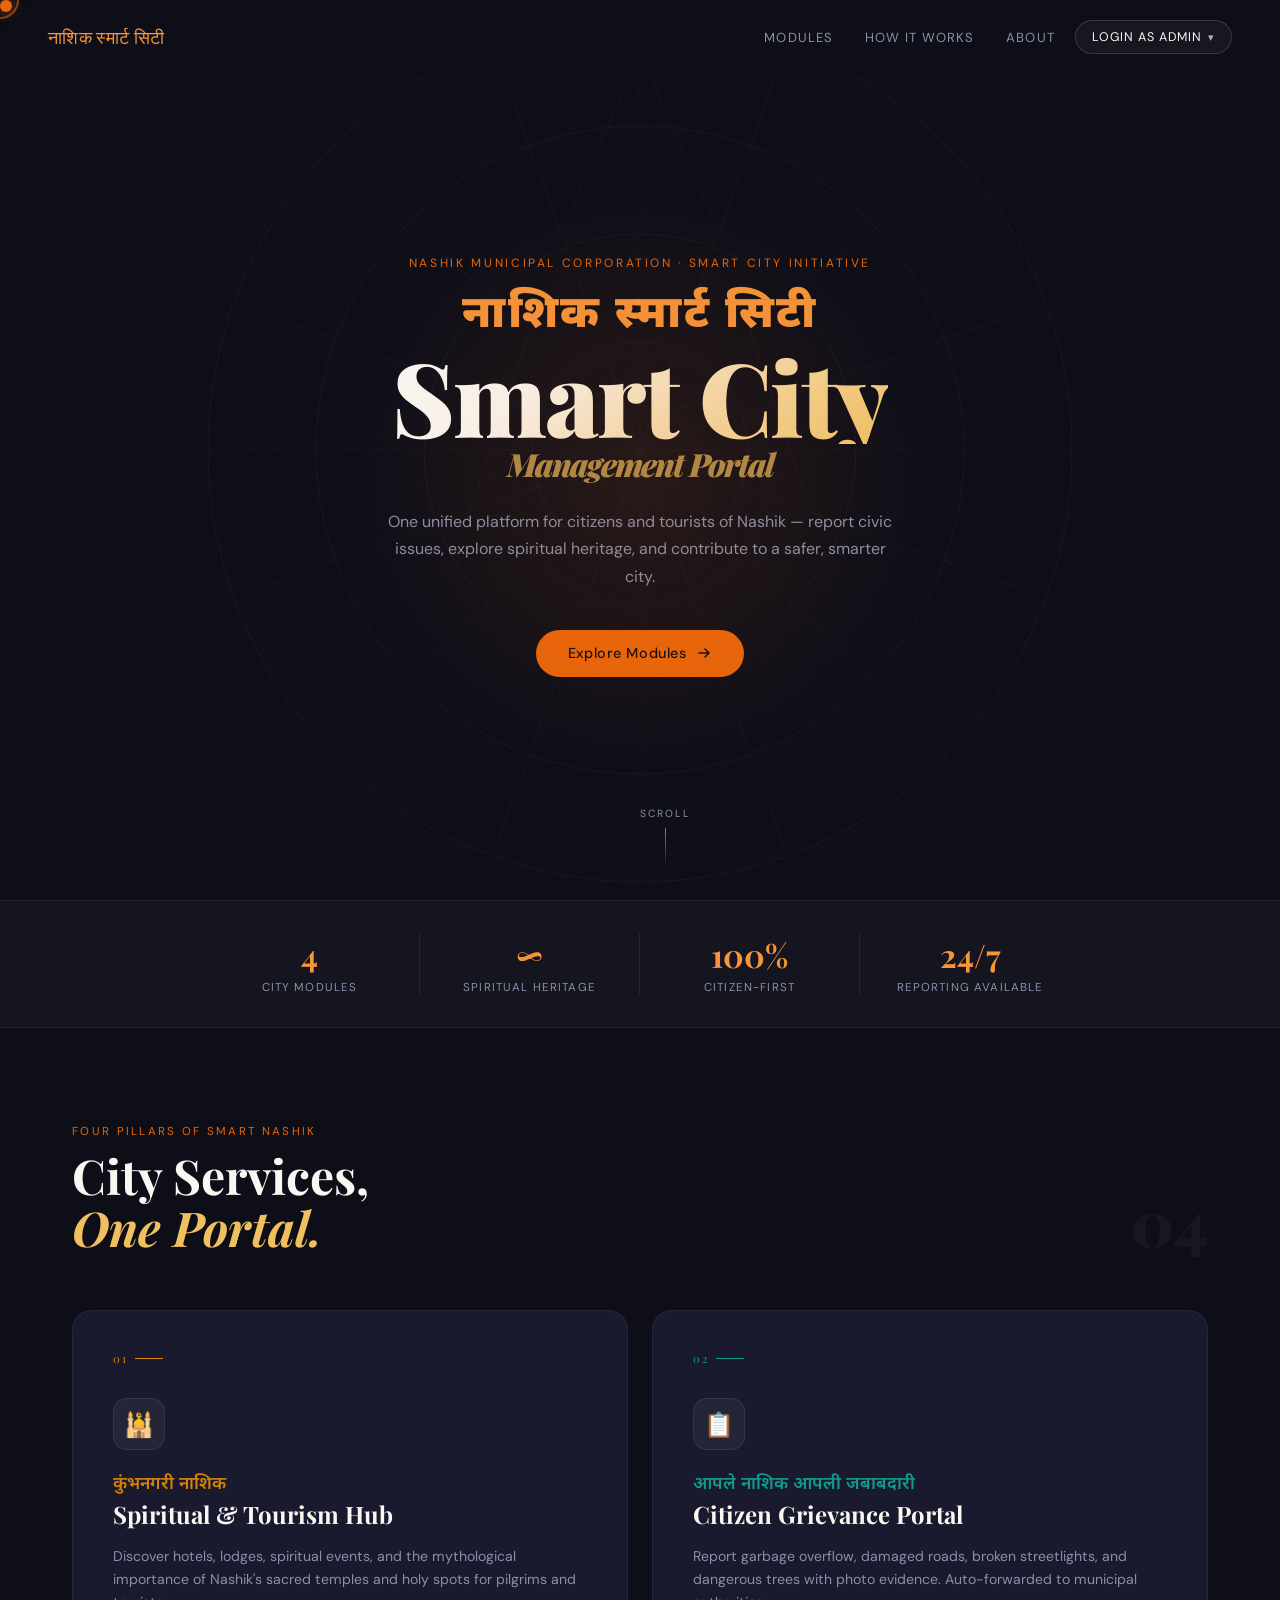
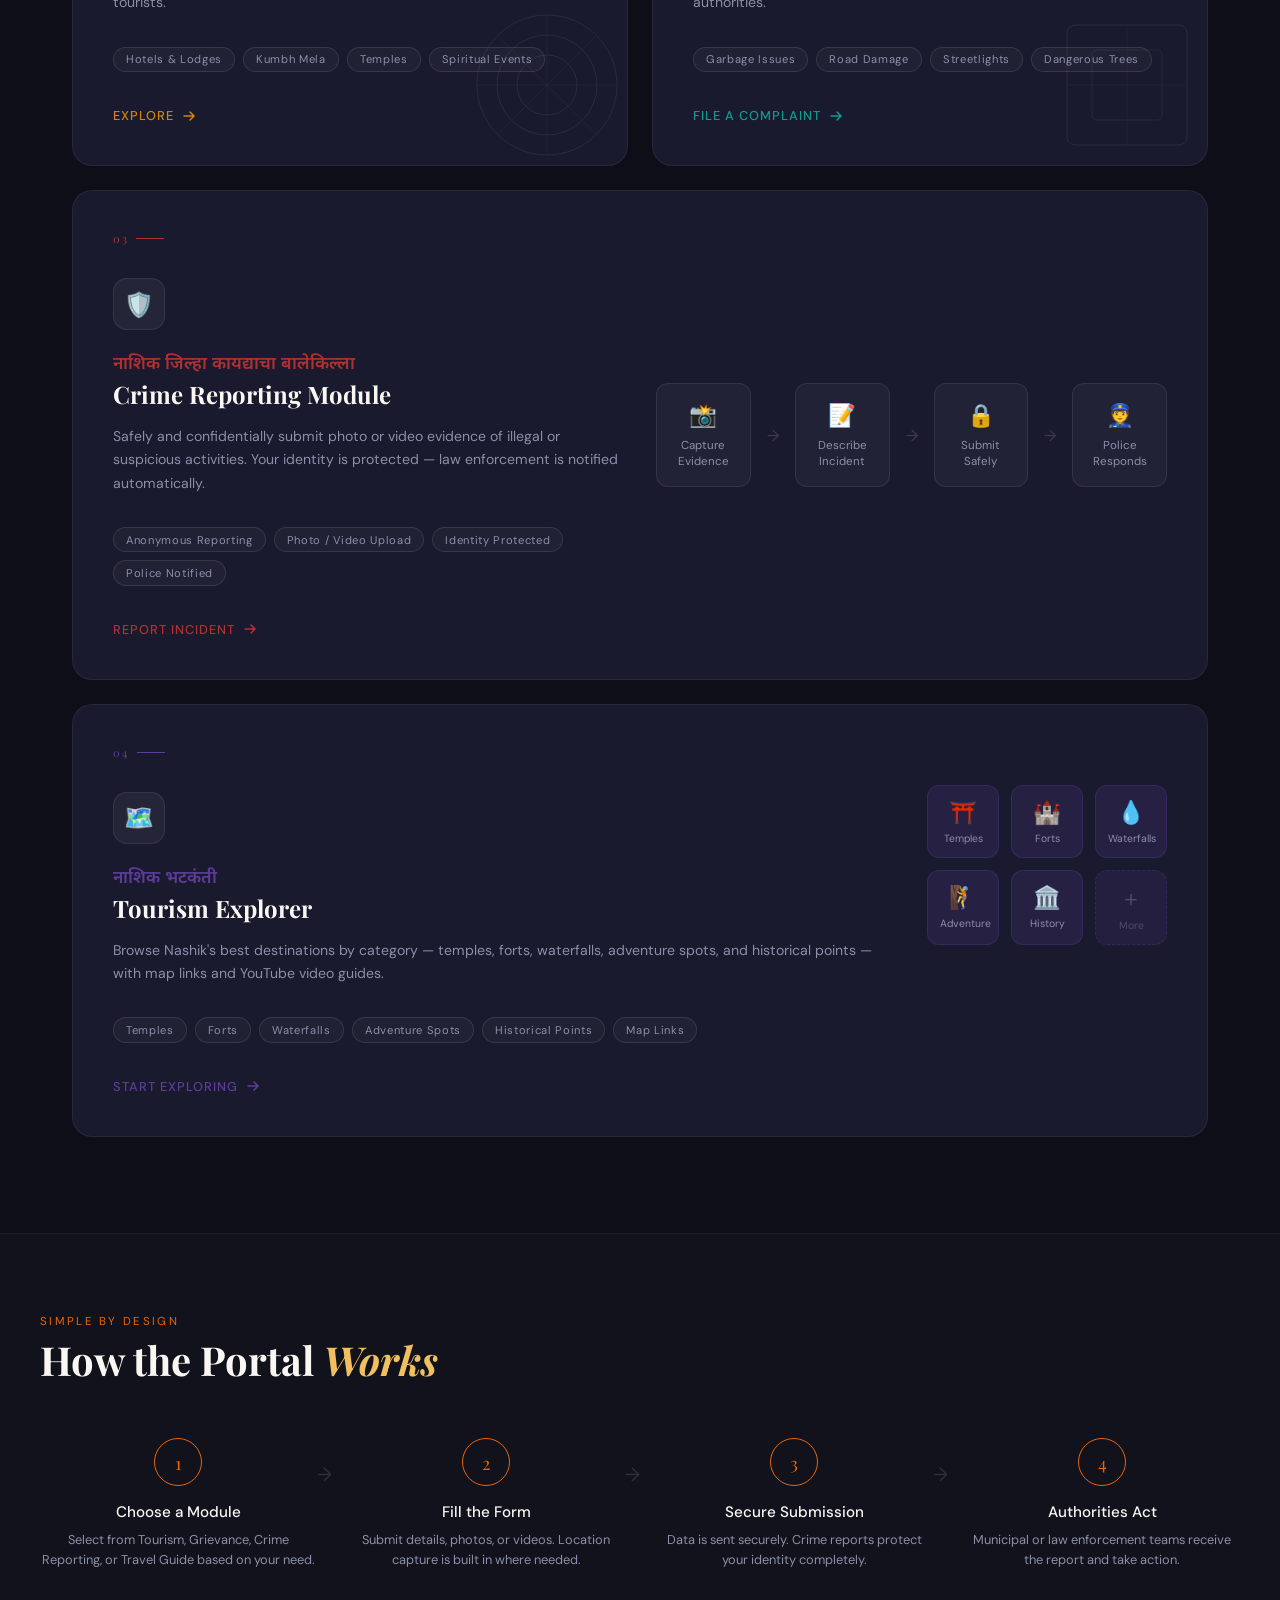
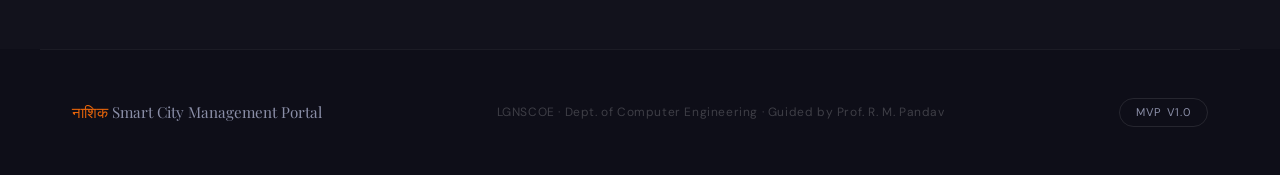
==== commit 776948a8: "Update frontend and grievance flow" ====
--- a/frontend/index.html
+++ b/frontend/index.html
@@ -103,6 +103,61 @@
       transition: color 0.2s;
     }
     .nav-links a:hover { color: var(--white); }
+
+    /* Admin menu */
+    .admin-menu {
+      position: relative;
+      margin-left: 1.25rem;
+    }
+    .admin-menu > summary {
+      list-style: none;
+      cursor: pointer;
+      padding: .5rem 1rem;
+      border: 1px solid rgba(255,255,255,0.14);
+      border-radius: 999px;
+      font-size: 0.78rem;
+      letter-spacing: 0.08em;
+      text-transform: uppercase;
+      color: var(--white);
+      background: rgba(255,255,255,0.04);
+      transition: background .2s, border-color .2s;
+      user-select: none;
+    }
+    .admin-menu > summary::-webkit-details-marker { display: none; }
+    .admin-menu > summary::after {
+      content: '▾';
+      margin-left: .4rem; font-size: .7rem; opacity: .7;
+    }
+    .admin-menu > summary:hover {
+      background: rgba(255,255,255,0.08);
+      border-color: rgba(255,255,255,0.28);
+    }
+    .admin-dropdown {
+      position: absolute; top: calc(100% + .5rem); right: 0;
+      min-width: 180px;
+      background: rgba(14,14,24,0.98);
+      border: 1px solid rgba(255,255,255,0.1);
+      border-radius: 12px;
+      padding: .4rem;
+      box-shadow: 0 12px 40px rgba(0,0,0,.5);
+      display: flex; flex-direction: column;
+      z-index: 110;
+    }
+    .admin-dropdown a {
+      display: flex; align-items: center; gap: .6rem;
+      padding: .65rem .8rem;
+      color: var(--white);
+      text-decoration: none;
+      font-size: .85rem;
+      border-radius: 8px;
+      transition: background .15s;
+    }
+    .admin-dropdown a:hover { background: rgba(255,255,255,0.06); }
+    .admin-dropdown .role-icon { font-size: 1rem; }
+    .admin-dropdown .role-sub {
+      font-size: .68rem; color: var(--muted);
+      letter-spacing: .08em; text-transform: uppercase;
+    }
 
     .hero-eyebrow {
       font-size: 0.75rem;
@@ -615,6 +670,7 @@
     }
 
   </style>
+  <script src="assets/js/preloader.js"></script>
 </head>
 <body>
 
@@ -625,12 +681,40 @@
   <!-- Nav -->
   <nav class="nav">
     <a href="#" class="nav-logo">नाशिक स्मार्ट सिटी</a>
-    <div class="nav-links">
-      <a href="#modules">Modules</a>
-      <a href="#how">How It Works</a>
-      <a href="#">About</a>
+    <div style="display:flex;align-items:center;">
+      <div class="nav-links">
+        <a href="#modules">Modules</a>
+        <a href="#how">How It Works</a>
+        <a href="#">About</a>
+      </div>
+      <details class="admin-menu" id="adminMenu">
+        <summary>Login as Admin</summary>
+        <div class="admin-dropdown">
+          <a href="admin/nmc/login.html">
+            <span class="role-icon">🏛️</span>
+            <span>
+              <div>NMC</div>
+              <div class="role-sub">Municipal</div>
+            </span>
+          </a>
+          <a href="admin/police/login.html">
+            <span class="role-icon">👮</span>
+            <span>
+              <div>Police</div>
+              <div class="role-sub">Nashik District</div>
+            </span>
+          </a>
+        </div>
+      </details>
     </div>
   </nav>
+  <script>
+    // Close admin dropdown on outside click
+    document.addEventListener('click', (e) => {
+      const m = document.getElementById('adminMenu');
+      if (m && m.open && !m.contains(e.target)) m.open = false;
+    });
+  </script>
 
   <!-- Hero -->
   <section class="hero">
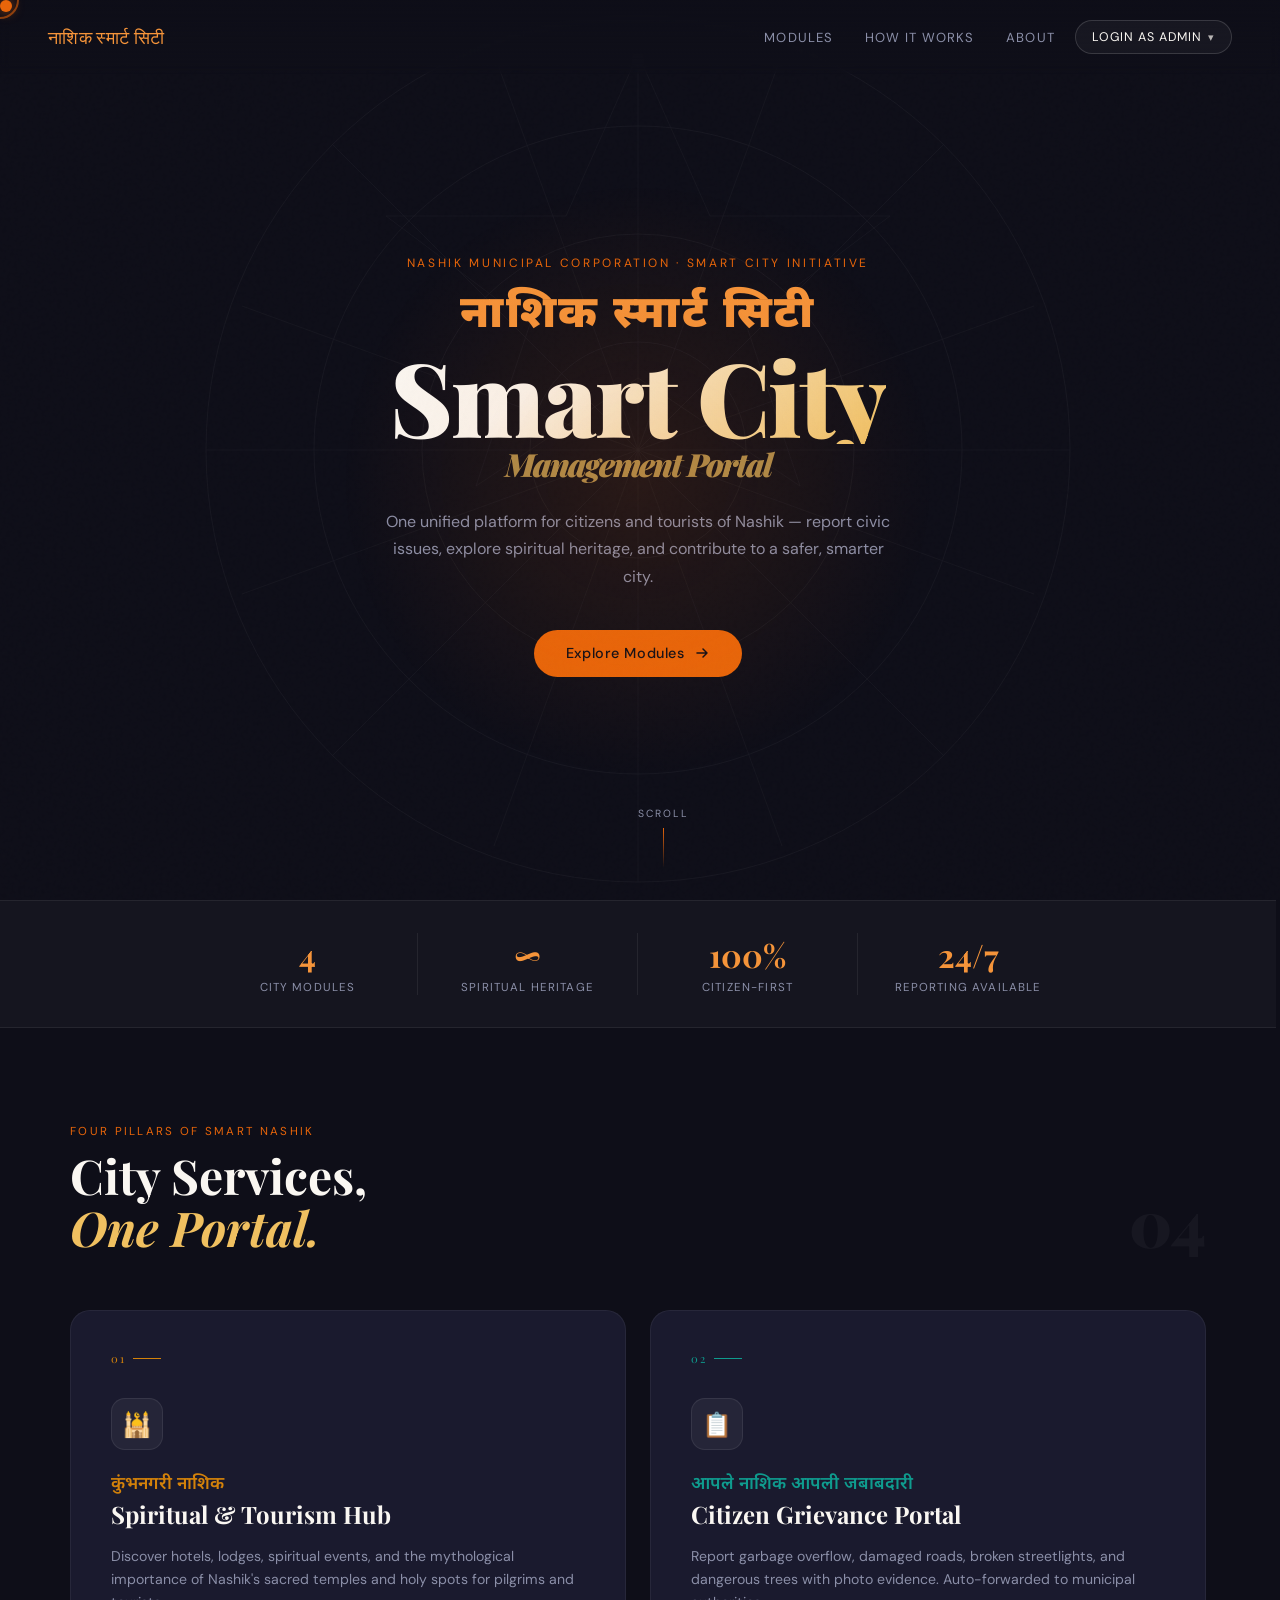
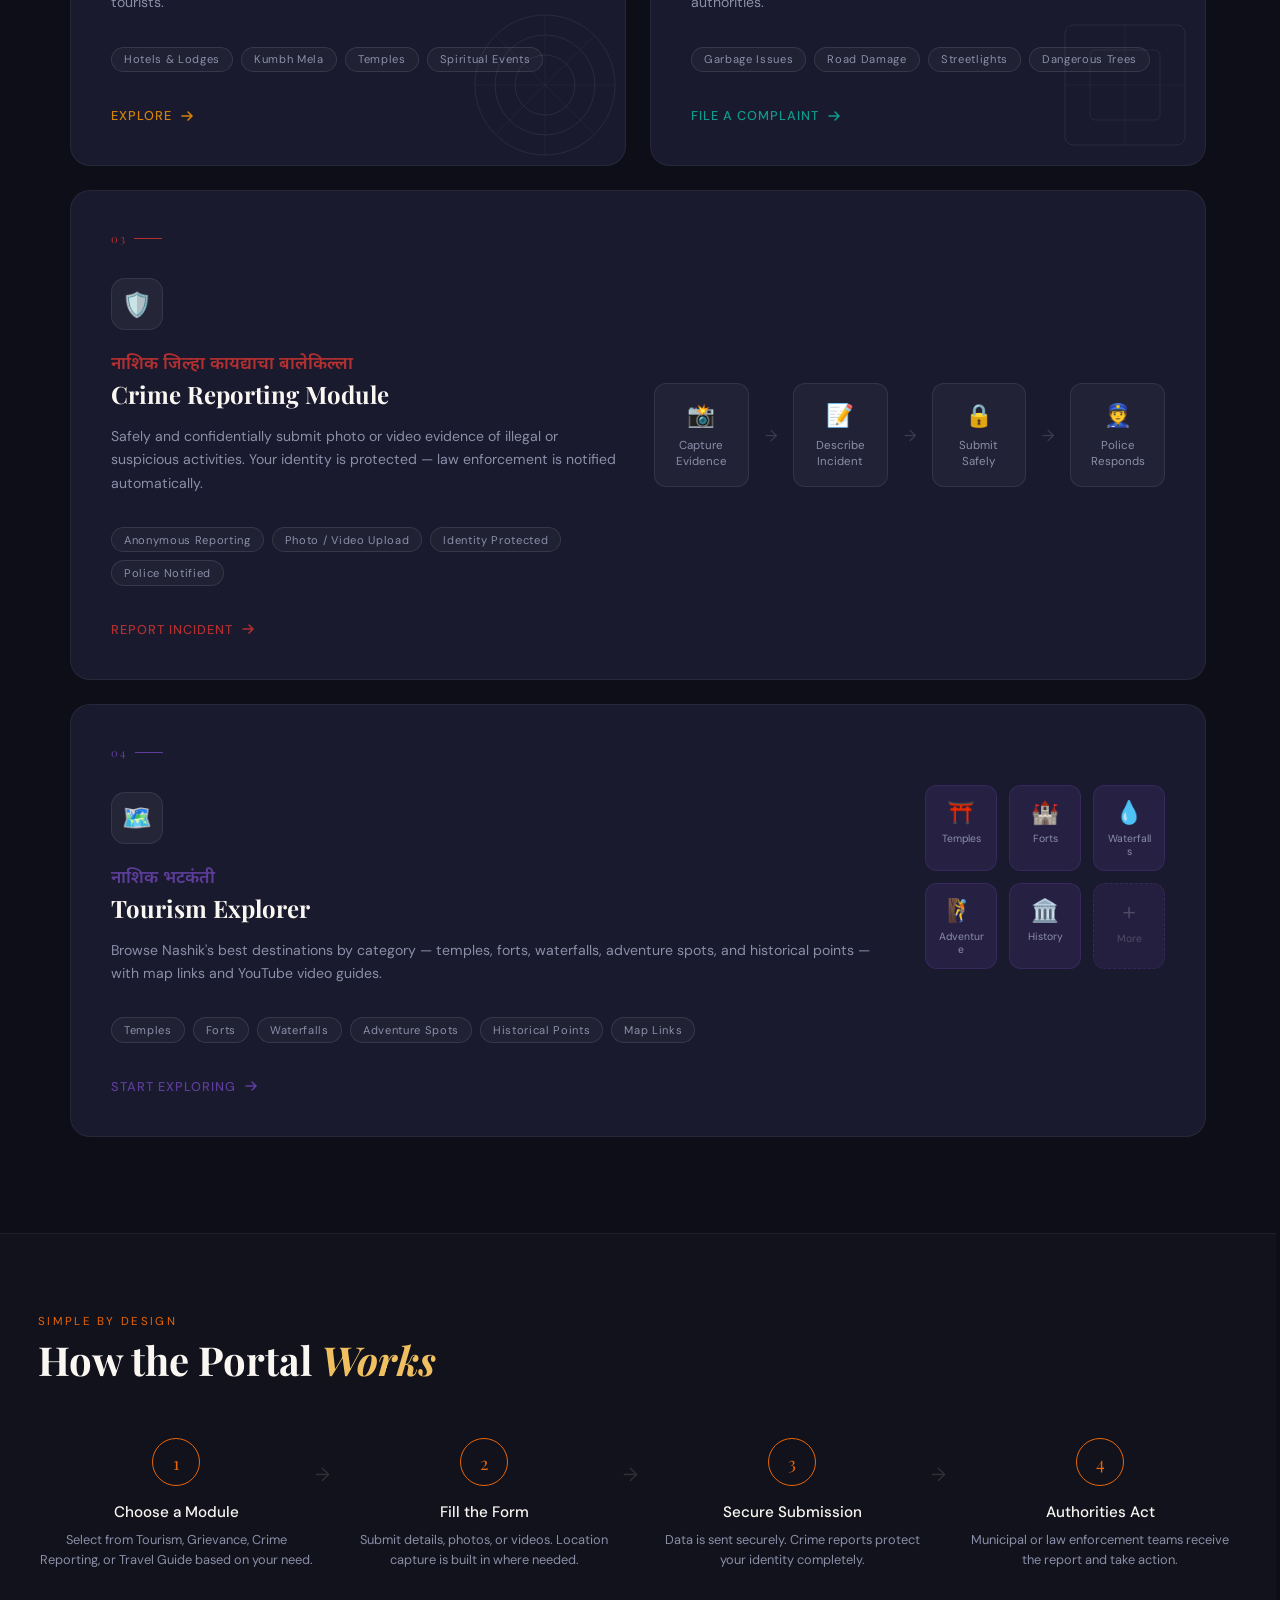
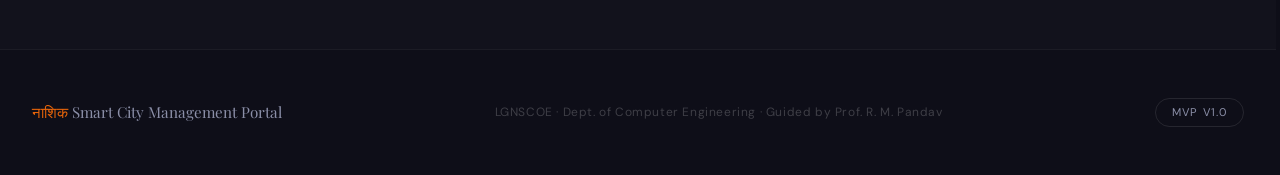
==== commit 085db011: "Enhance UI responsiveness across all devices;  optimize mobile layout, fix overflow issues, improve " ====
--- a/frontend/index.html
+++ b/frontend/index.html
@@ -93,6 +93,7 @@
       letter-spacing: 0.02em;
       text-decoration: none;
     }
+    .nav-menu { display: flex; align-items: center; }
     .nav-links { display: flex; gap: 2rem; }
     .nav-links a {
       font-size: 0.82rem;
@@ -616,7 +617,30 @@
     /* ── Mobile: Homepage ── */
     @media (max-width: 768px) {
       .nav { padding: .85rem 1.25rem; }
-      .nav-links { display: none; }
+      .nav-menu {
+        position: fixed;
+        top: 0; right: 0; bottom: 0;
+        width: min(80vw, 320px);
+        flex-direction: column;
+        align-items: stretch;
+        gap: 0.75rem;
+        padding: 5rem 1.5rem 2rem;
+        background: rgba(14,14,24,0.98);
+        backdrop-filter: blur(14px);
+        -webkit-backdrop-filter: blur(14px);
+        border-left: 1px solid rgba(255,255,255,0.08);
+        transform: translateX(100%);
+        transition: transform 0.3s cubic-bezier(0.23,1,0.32,1);
+        z-index: 1000;
+        overflow-y: auto;
+        box-shadow: -20px 0 60px rgba(0,0,0,0.4);
+      }
+      .nav-menu.is-open { transform: translateX(0); }
+      .nav-links { display: flex; flex-direction: column; gap: 0.2rem; }
+      .nav-links a { padding: 0.75rem 0; border-bottom: 1px solid rgba(255,255,255,0.06); font-size: 1rem; }
+      .admin-menu { margin: 0.5rem 0 0; }
+      .admin-menu > summary { width: 100%; justify-content: flex-start; }
+      .admin-menu[open] .admin-dropdown { position: static; width: 100%; margin-top: 0.5rem; box-shadow: none; }
       .hero { padding: 6rem 1.25rem 3rem; min-height: 100vh; }
       .hero-title { font-size: clamp(2.8rem, 10vw, 5rem); }
       .modules-grid { grid-template-columns: 1fr; gap: 1rem; }
@@ -671,6 +695,7 @@
 
   </style>
   <script src="assets/js/preloader.js"></script>
+  <link rel="stylesheet" href="assets/css/responsive.css">
 </head>
 <body>
 
@@ -681,7 +706,10 @@
   <!-- Nav -->
   <nav class="nav">
     <a href="#" class="nav-logo">नाशिक स्मार्ट सिटी</a>
-    <div style="display:flex;align-items:center;">
+    <button class="nav-hamburger" id="navToggle" aria-label="Toggle menu" aria-expanded="false" aria-controls="navMenu">
+      <span></span><span></span><span></span>
+    </button>
+    <div class="nav-menu" id="navMenu">
       <div class="nav-links">
         <a href="#modules">Modules</a>
         <a href="#how">How It Works</a>
@@ -708,12 +736,39 @@
       </details>
     </div>
   </nav>
+  <div class="nav-scrim" id="navScrim"></div>
   <script>
     // Close admin dropdown on outside click
     document.addEventListener('click', (e) => {
       const m = document.getElementById('adminMenu');
       if (m && m.open && !m.contains(e.target)) m.open = false;
     });
+    // Mobile nav hamburger
+    (function () {
+      const btn   = document.getElementById('navToggle');
+      const menu  = document.getElementById('navMenu');
+      const scrim = document.getElementById('navScrim');
+      if (!btn || !menu || !scrim) return;
+      function close() {
+        menu.classList.remove('is-open');
+        scrim.classList.remove('is-open');
+        document.body.classList.remove('nav-open');
+        btn.setAttribute('aria-expanded', 'false');
+      }
+      btn.addEventListener('click', () => {
+        const open = !menu.classList.contains('is-open');
+        menu.classList.toggle('is-open', open);
+        scrim.classList.toggle('is-open', open);
+        document.body.classList.toggle('nav-open', open);
+        btn.setAttribute('aria-expanded', String(open));
+      });
+      scrim.addEventListener('click', close);
+      menu.querySelectorAll('a').forEach(a => a.addEventListener('click', close));
+      document.addEventListener('keydown', (e) => { if (e.key === 'Escape') close(); });
+      window.addEventListener('resize', () => {
+        if (window.innerWidth > 768) close();
+      });
+    })();
   </script>
 
   <!-- Hero -->
--- a/frontend/assets/css/responsive.css
+++ b/frontend/assets/css/responsive.css
@@ -0,0 +1,464 @@
+/*
+ * Smart City Nashik — Responsive Guardrail Layer
+ * Centralised mobile/tablet/desktop polish that OVERRIDES inline <style>
+ * rules on each page. Must be loaded AFTER style.css and AFTER each page's
+ * own inline <style> block, so link it last in <head>.
+ *
+ * Breakpoints
+ *   xs : <= 400px   very small phones (iPhone SE portrait)
+ *   sm : <= 540px   small phones
+ *   md : <= 768px   large phones / small tablets
+ *   lg : <= 1024px  tablets / small laptops
+ */
+
+/* ───────────────────────────────────────────────────────────
+ *  GLOBAL GUARDRAILS — apply everywhere, no media query
+ * ─────────────────────────────────────────────────────────── */
+
+/* Never ship horizontal scroll. style.css already sets body overflow-x:hidden;
+   belt-and-braces it at html level too for iOS Safari edge cases. */
+html {
+  overflow-x: hidden;
+  max-width: 100%;
+}
+
+/* The classic "flex/grid children refusing to shrink" bug. min-width:0 lets
+   children inside flex/grid containers honor their parent's width. */
+*, *::before, *::after {
+  min-width: 0;
+}
+
+/* Media elements should never overflow their container. style.css covers
+   img/video already — extend to svg, iframe, picture, canvas. */
+svg, iframe, picture, canvas, video, img {
+  max-width: 100%;
+  height: auto;
+}
+
+/* Preserve SVG aspect ratios that set width explicitly (e.g. decorative SVGs). */
+svg[width][height] {
+  height: auto;
+}
+
+/* Long words / URLs / emails should wrap, not blow out the layout. */
+p, li, span, a, h1, h2, h3, h4, h5, h6, label, .text, dd, dt, td, th {
+  overflow-wrap: anywhere;
+  word-break: break-word;
+}
+
+/* Code blocks and pre that DO want to scroll rather than wrap. */
+pre, code {
+  overflow-wrap: normal;
+  word-break: normal;
+  max-width: 100%;
+  overflow-x: auto;
+}
+
+/* Fluid containers — any element tagged as a container/wrapper must shrink. */
+.container, .wrap, .wrapper, main, section, header, footer, article {
+  max-width: 100%;
+}
+
+/* Tables: always allow horizontal scroll inside their direct parent.
+   Pages wrap tables in .table-wrap / .table-container / similar. */
+.table-wrap, .table-container, .table-scroll, .data-table-wrap {
+  width: 100%;
+  max-width: 100%;
+  overflow-x: auto;
+  -webkit-overflow-scrolling: touch;
+}
+
+/* Forms never overflow their container. */
+input, textarea, select, button {
+  max-width: 100%;
+}
+
+/* Textareas must not force horizontal scroll on long unbroken lines. */
+textarea {
+  resize: vertical;
+}
+
+/* ───────────────────────────────────────────────────────────
+ *  TAP TARGETS — 44x44 minimum per Apple HIG / WCAG 2.5.5
+ * ─────────────────────────────────────────────────────────── */
+@media (hover: none) and (pointer: coarse) {
+  button,
+  .btn,
+  [role="button"],
+  a.button,
+  a.btn,
+  input[type="button"],
+  input[type="submit"],
+  input[type="reset"],
+  .nav-link,
+  .nav-links a,
+  .nav-modules a,
+  .tab,
+  .chip,
+  .pill,
+  details > summary {
+    min-height: 44px;
+  }
+}
+
+/* ───────────────────────────────────────────────────────────
+ *  iOS ZOOM FIX — form controls under 16px trigger autozoom
+ * ─────────────────────────────────────────────────────────── */
+@media (max-width: 768px) {
+  input[type="text"],
+  input[type="email"],
+  input[type="password"],
+  input[type="tel"],
+  input[type="number"],
+  input[type="search"],
+  input[type="url"],
+  input[type="date"],
+  input[type="datetime-local"],
+  input[type="time"],
+  input:not([type]),
+  textarea,
+  select {
+    font-size: 16px;
+  }
+}
+
+/* ───────────────────────────────────────────────────────────
+ *  TABLES — ensure data tables remain usable on mobile
+ * ─────────────────────────────────────────────────────────── */
+@media (max-width: 768px) {
+  /* If a raw <table> is not wrapped, at least let it scroll inside its
+     parent cell rather than push the page wider. */
+  table {
+    max-width: 100%;
+    display: block;
+    overflow-x: auto;
+    -webkit-overflow-scrolling: touch;
+  }
+  table thead, table tbody, table tfoot, table tr {
+    width: max-content;
+    min-width: 100%;
+  }
+}
+
+/* ───────────────────────────────────────────────────────────
+ *  STICKY / FIXED ELEMENT SAFETY
+ *  Sidebars that stick on desktop should de-stickify on mobile,
+ *  otherwise they cover scrolled content. Admin pages already
+ *  collapse; public pages (grievance/crime) need this.
+ * ─────────────────────────────────────────────────────────── */
+@media (max-width: 900px) {
+  .sidebar,
+  aside.sidebar,
+  .page-sidebar,
+  .form-sidebar {
+    position: relative !important;
+    top: auto !important;
+    max-height: none !important;
+    width: 100% !important;
+  }
+}
+
+/* ───────────────────────────────────────────────────────────
+ *  NAVIGATION — gracefully compress without hamburger (for
+ *  pages that don't implement one). Hamburger pages override.
+ * ─────────────────────────────────────────────────────────── */
+@media (max-width: 768px) {
+  /* Navs that use sticky/fixed rows — let them wrap instead of overflow. */
+  nav, .nav, .topnav, .top-nav, header.nav {
+    flex-wrap: wrap;
+    row-gap: 0.4rem;
+  }
+
+  /* Module pill navs (grievance/crime) — allow wrap and horizontal scroll
+     fallback so they never break the layout. */
+  .nav-modules {
+    display: flex;
+    flex-wrap: wrap;
+    gap: 0.35rem;
+    max-width: 100%;
+  }
+  .nav-modules a,
+  .nav-modules .pill {
+    font-size: 0.78rem;
+    padding: 0.35rem 0.7rem;
+  }
+
+  /* Search boxes in navs (tourism/kumbhnagari) — fluid-clamp their width. */
+  .nav input[type="search"],
+  .topnav input[type="search"],
+  header input[type="search"] {
+    width: 100%;
+    max-width: min(200px, 40vw);
+    min-width: 110px;
+  }
+}
+
+@media (max-width: 400px) {
+  /* On very small screens, hide the nav breadcrumb divider and any optional
+     decorative nav elements, and further shrink pills. */
+  .nav-divider,
+  .nav-sep,
+  .breadcrumb-divider {
+    display: none;
+  }
+  .nav-modules a,
+  .nav-modules .pill {
+    font-size: 0.72rem;
+    padding: 0.3rem 0.55rem;
+  }
+}
+
+/* ───────────────────────────────────────────────────────────
+ *  HAMBURGER MOBILE NAV — only activates if page injects the
+ *  markup (homepage). Safely no-ops elsewhere.
+ * ─────────────────────────────────────────────────────────── */
+.nav-hamburger {
+  display: none;
+  width: 44px;
+  height: 44px;
+  align-items: center;
+  justify-content: center;
+  background: transparent;
+  border: 1px solid rgba(255, 255, 255, 0.15);
+  border-radius: 10px;
+  cursor: pointer;
+  position: relative;
+  z-index: 1001;
+}
+.nav-hamburger span {
+  display: block;
+  width: 20px;
+  height: 2px;
+  background: currentColor;
+  position: relative;
+  transition: transform 0.25s ease, opacity 0.2s ease, top 0.25s ease;
+}
+.nav-hamburger span + span { margin-top: 5px; }
+.nav-hamburger[aria-expanded="true"] span:nth-child(1) {
+  transform: translateY(7px) rotate(45deg);
+}
+.nav-hamburger[aria-expanded="true"] span:nth-child(2) {
+  opacity: 0;
+}
+.nav-hamburger[aria-expanded="true"] span:nth-child(3) {
+  transform: translateY(-7px) rotate(-45deg);
+}
+
+@media (max-width: 768px) {
+  .nav-hamburger {
+    display: inline-flex;
+  }
+  /* Mobile nav panel appears only if page opts in. */
+  .nav-links--mobile {
+    position: fixed;
+    top: 0;
+    right: 0;
+    bottom: 0;
+    width: min(80vw, 320px);
+    background: rgba(14, 14, 24, 0.98);
+    backdrop-filter: blur(14px);
+    -webkit-backdrop-filter: blur(14px);
+    border-left: 1px solid rgba(255, 255, 255, 0.08);
+    display: flex !important;
+    flex-direction: column;
+    gap: 1.2rem;
+    padding: 5rem 1.5rem 2rem;
+    transform: translateX(100%);
+    transition: transform 0.3s cubic-bezier(0.23, 1, 0.32, 1);
+    z-index: 1000;
+    box-shadow: -20px 0 60px rgba(0, 0, 0, 0.4);
+    overflow-y: auto;
+  }
+  .nav-links--mobile.is-open {
+    transform: translateX(0);
+  }
+  .nav-links--mobile a,
+  .nav-links--mobile .admin-link {
+    font-size: 1rem;
+    padding: 0.6rem 0;
+    border-bottom: 1px solid rgba(255, 255, 255, 0.06);
+  }
+  body.nav-open {
+    overflow: hidden;
+  }
+  /* Scrim behind the panel for tap-to-dismiss. */
+  .nav-scrim {
+    position: fixed;
+    inset: 0;
+    background: rgba(0, 0, 0, 0.5);
+    z-index: 999;
+    opacity: 0;
+    pointer-events: none;
+    transition: opacity 0.25s ease;
+  }
+  .nav-scrim.is-open {
+    opacity: 1;
+    pointer-events: auto;
+  }
+}
+
+/* ───────────────────────────────────────────────────────────
+ *  HERO SECTIONS — keep graceful on mobile
+ * ─────────────────────────────────────────────────────────── */
+@media (max-width: 768px) {
+  .hero, section.hero, .hero-section {
+    min-height: auto;
+    padding-top: clamp(4rem, 14vw, 6rem);
+    padding-bottom: clamp(2.5rem, 10vw, 4rem);
+  }
+  .hero h1, .hero .hero-title {
+    font-size: clamp(1.9rem, 7.5vw, 3rem);
+    line-height: 1.15;
+  }
+  .hero p, .hero .hero-sub, .hero-subtitle {
+    font-size: clamp(0.95rem, 3.6vw, 1.1rem);
+    line-height: 1.55;
+  }
+  /* Decorative backgrounds shouldn't dominate small screens. */
+  .hero-mandala,
+  .hero-bg-decor,
+  .hero-orb {
+    opacity: 0.35;
+    transform: scale(0.75);
+  }
+}
+
+/* ───────────────────────────────────────────────────────────
+ *  GRID AUTO-COLLAPSE — last-resort safety net for any grid
+ *  that uses repeat(N, 1fr) without its own media query.
+ * ─────────────────────────────────────────────────────────── */
+@media (max-width: 540px) {
+  .cards-grid,
+  .bento-3,
+  .bento-4,
+  .bento-mixed,
+  .tips-grid,
+  .reach-grid,
+  .stats-grid,
+  .events-grid,
+  .hotels-grid,
+  .issue-types,
+  .type-cards,
+  .how-grid {
+    grid-template-columns: 1fr !important;
+  }
+}
+
+/* ───────────────────────────────────────────────────────────
+ *  ADMIN DASHBOARD — table overflow + layout guardrails
+ * ─────────────────────────────────────────────────────────── */
+@media (max-width: 900px) {
+  .layout {
+    flex-direction: column !important;
+  }
+  .layout > aside,
+  .layout > .sidebar {
+    width: 100% !important;
+    position: static !important;
+  }
+  .main, main.main, .content, .page-main {
+    width: 100% !important;
+    padding: 1rem !important;
+  }
+}
+
+@media (max-width: 640px) {
+  .stats-grid,
+  .dashboard-stats {
+    grid-template-columns: repeat(2, 1fr) !important;
+    gap: 0.6rem !important;
+  }
+  .filter-bar,
+  .filters {
+    flex-wrap: wrap !important;
+    gap: 0.5rem !important;
+  }
+  .filter-bar > *, .filters > * {
+    flex: 1 1 140px;
+    min-width: 0;
+  }
+  /* Drawers / side-panels on admin pages should be near-fullscreen. */
+  .drawer, .side-panel, .modal-drawer {
+    width: 100% !important;
+    max-width: 100vw !important;
+  }
+}
+
+/* ───────────────────────────────────────────────────────────
+ *  FORMS — safe stacking and spacing on mobile
+ * ─────────────────────────────────────────────────────────── */
+@media (max-width: 540px) {
+  .form-row,
+  .form-grid,
+  .field-row,
+  .two-col,
+  .grid-2 {
+    grid-template-columns: 1fr !important;
+    display: grid !important;
+    gap: 0.9rem !important;
+  }
+  .form-actions, .actions {
+    flex-direction: column;
+    gap: 0.6rem;
+  }
+  .form-actions > *, .actions > * {
+    width: 100%;
+  }
+  label, .field-label {
+    font-size: 0.95rem;
+  }
+}
+
+/* ───────────────────────────────────────────────────────────
+ *  MODAL / DIALOG — always fit the viewport
+ * ─────────────────────────────────────────────────────────── */
+@media (max-width: 640px) {
+  .modal,
+  .dialog,
+  [role="dialog"],
+  .popup {
+    max-width: 100vw !important;
+    max-height: 100dvh !important;
+    width: 100% !important;
+    border-radius: 0 !important;
+  }
+  .modal-content, .dialog-content {
+    max-height: 90dvh;
+    overflow-y: auto;
+    -webkit-overflow-scrolling: touch;
+  }
+}
+
+/* ───────────────────────────────────────────────────────────
+ *  LANDSCAPE MOBILE — trim hero height so it doesn't eat the
+ *  entire screen when the user rotates the phone.
+ * ─────────────────────────────────────────────────────────── */
+@media (max-width: 900px) and (orientation: landscape) and (max-height: 520px) {
+  .hero, section.hero {
+    min-height: auto;
+    padding-top: 4.5rem;
+    padding-bottom: 2rem;
+  }
+  .hero h1 {
+    font-size: clamp(1.5rem, 6vw, 2.2rem);
+  }
+}
+
+/* ───────────────────────────────────────────────────────────
+ *  MOTION — respect user preference
+ * ─────────────────────────────────────────────────────────── */
+@media (prefers-reduced-motion: reduce) {
+  *, *::before, *::after {
+    animation-duration: 0.001ms !important;
+    animation-iteration-count: 1 !important;
+    transition-duration: 0.001ms !important;
+    scroll-behavior: auto !important;
+  }
+}
+
+/* ───────────────────────────────────────────────────────────
+ *  SCROLLBAR SPACING — avoid layout shift when content appears
+ * ─────────────────────────────────────────────────────────── */
+@supports (scrollbar-gutter: stable) {
+  html { scrollbar-gutter: stable; }
+}
